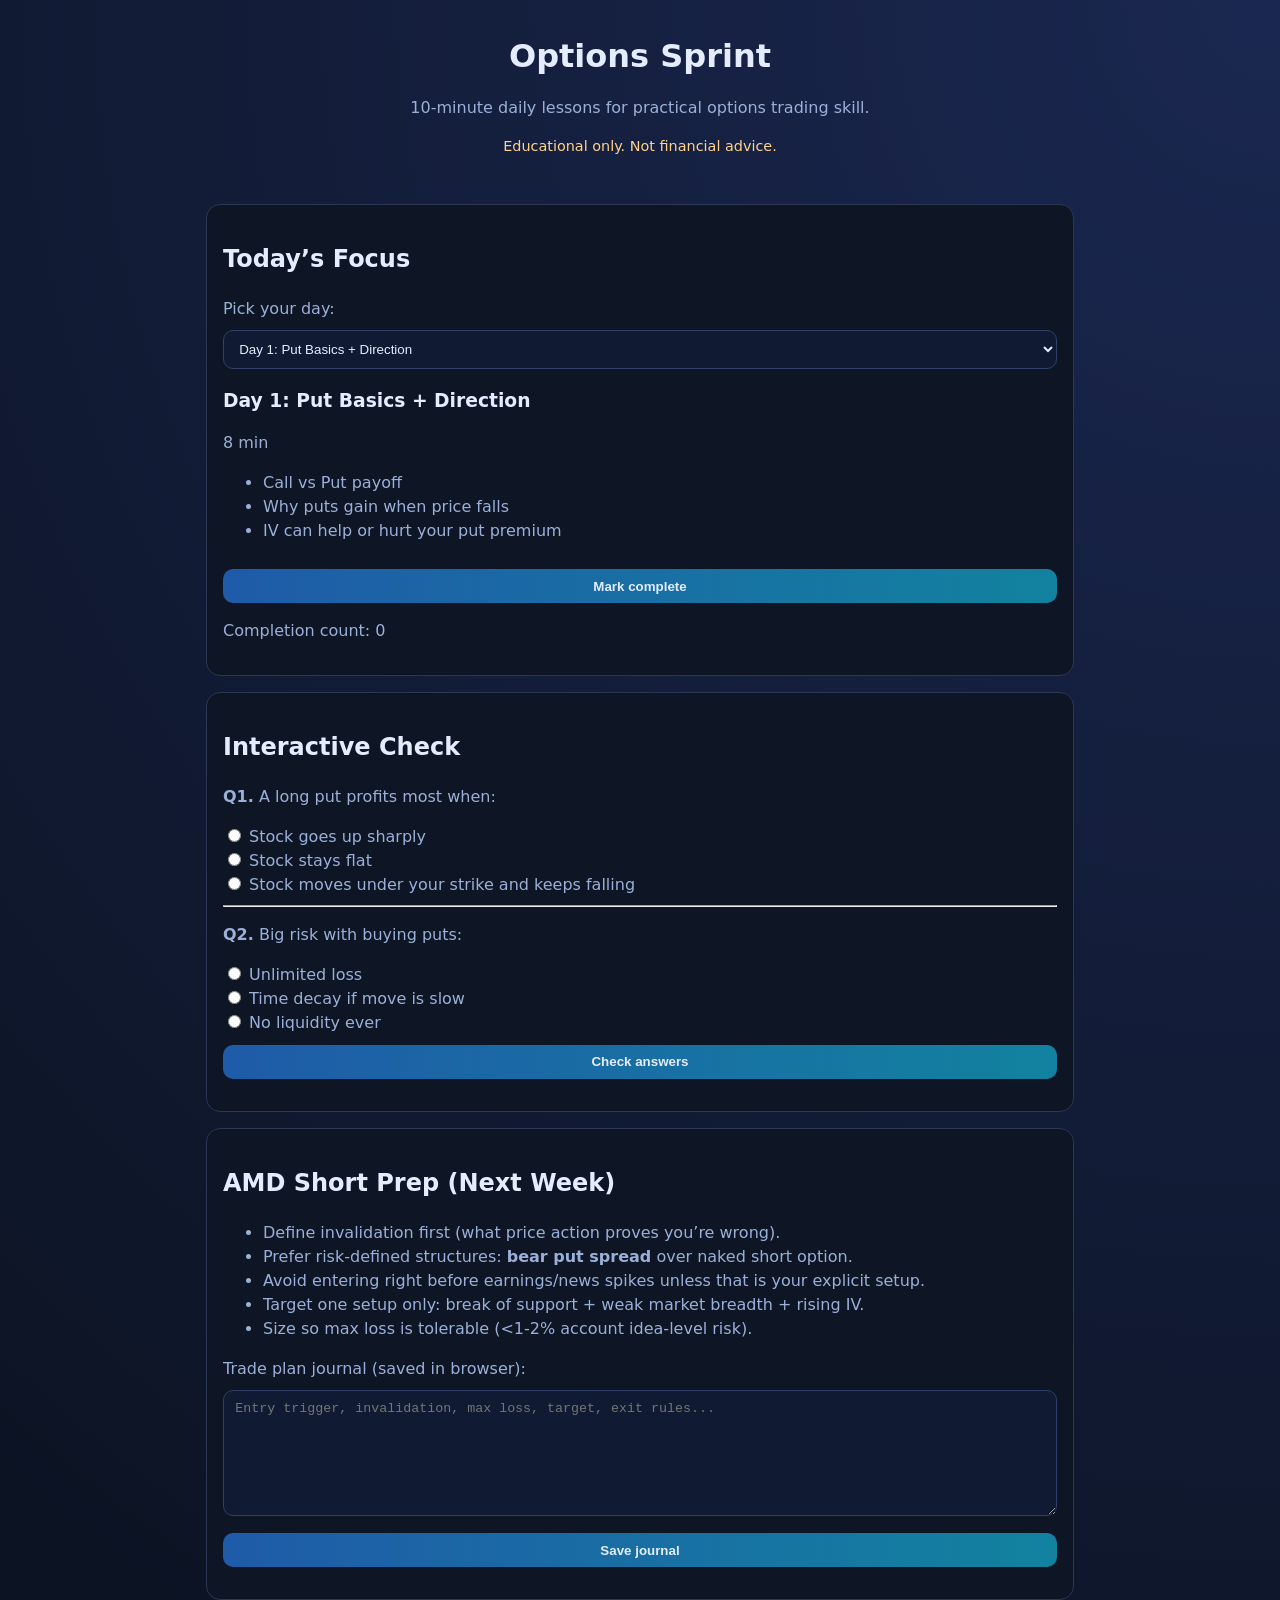
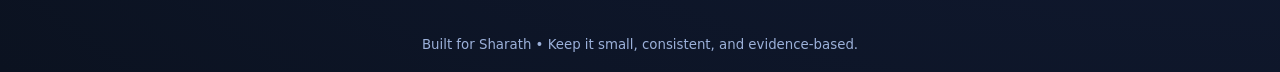
==== index.html @ b6117c30 "feat: launch interactive options learning github page" ====
<!doctype html>
<html lang="en">
<head>
  <meta charset="UTF-8" />
  <meta name="viewport" content="width=device-width, initial-scale=1.0" />
  <title>Zuko Labs • Options Sprint</title>
  <link rel="stylesheet" href="styles.css" />
</head>
<body>
  <header class="hero">
    <h1>Options Sprint</h1>
    <p>10-minute daily lessons for practical options trading skill.</p>
    <p class="disclaimer">Educational only. Not financial advice.</p>
  </header>

  <main>
    <section class="card">
      <h2>Today’s Focus</h2>
      <label for="daySelect">Pick your day:</label>
      <select id="daySelect"></select>
      <div id="lesson" class="lesson"></div>
      <button id="completeBtn">Mark complete</button>
      <p id="streakText"></p>
    </section>

    <section class="card">
      <h2>Interactive Check</h2>
      <div id="quiz"></div>
      <button id="checkQuiz">Check answers</button>
      <p id="quizResult"></p>
    </section>

    <section class="card">
      <h2>AMD Short Prep (Next Week)</h2>
      <ul>
        <li>Define invalidation first (what price action proves you’re wrong).</li>
        <li>Prefer risk-defined structures: <strong>bear put spread</strong> over naked short option.</li>
        <li>Avoid entering right before earnings/news spikes unless that is your explicit setup.</li>
        <li>Target one setup only: break of support + weak market breadth + rising IV.</li>
        <li>Size so max loss is tolerable (&lt;1-2% account idea-level risk).</li>
      </ul>
      <label for="journal">Trade plan journal (saved in browser):</label>
      <textarea id="journal" rows="7" placeholder="Entry trigger, invalidation, max loss, target, exit rules..."></textarea>
      <button id="saveJournal">Save journal</button>
      <p id="saveState"></p>
    </section>
  </main>

  <footer>
    <small>Built for Sharath • Keep it small, consistent, and evidence-based.</small>
  </footer>

  <script src="app.js"></script>
</body>
</html>
---- styles.css ----
:root {
  --bg: #0b1220;
  --card: #121a2b;
  --text: #e5ecff;
  --muted: #9bb0d9;
  --accent: #56d8ff;
  --ok: #5ee18a;
}
* { box-sizing: border-box; }
body {
  margin: 0;
  font-family: ui-sans-serif, system-ui, -apple-system, Segoe UI, Roboto, Helvetica, Arial, sans-serif;
  background: radial-gradient(circle at top right, #1a2750, var(--bg));
  color: var(--text);
  line-height: 1.5;
}
.hero { padding: 2rem 1rem 1rem; text-align: center; }
.hero h1 { margin: 0 0 .4rem; }
.disclaimer { color: #ffd28b; font-size: .9rem; }
main {
  max-width: 900px;
  margin: 0 auto;
  padding: 1rem;
  display: grid;
  gap: 1rem;
}
.card {
  background: color-mix(in oklab, var(--card), black 10%);
  border: 1px solid #2a3654;
  border-radius: 14px;
  padding: 1rem;
}
label, p, li, small { color: var(--muted); }
.lesson h3 { margin-bottom: .3rem; }
button, select, textarea {
  width: 100%;
  margin-top: .6rem;
  padding: .6rem .7rem;
  border-radius: 10px;
  border: 1px solid #304066;
  background: #101a33;
  color: var(--text);
}
button {
  cursor: pointer;
  background: linear-gradient(90deg, #1f5ba8, #12829f);
  border: none;
  font-weight: 600;
}
textarea { resize: vertical; min-height: 120px; }
.correct { color: var(--ok); }
.wrong { color: #ff9ea1; }
footer { text-align: center; padding: 1rem; color: var(--muted); }
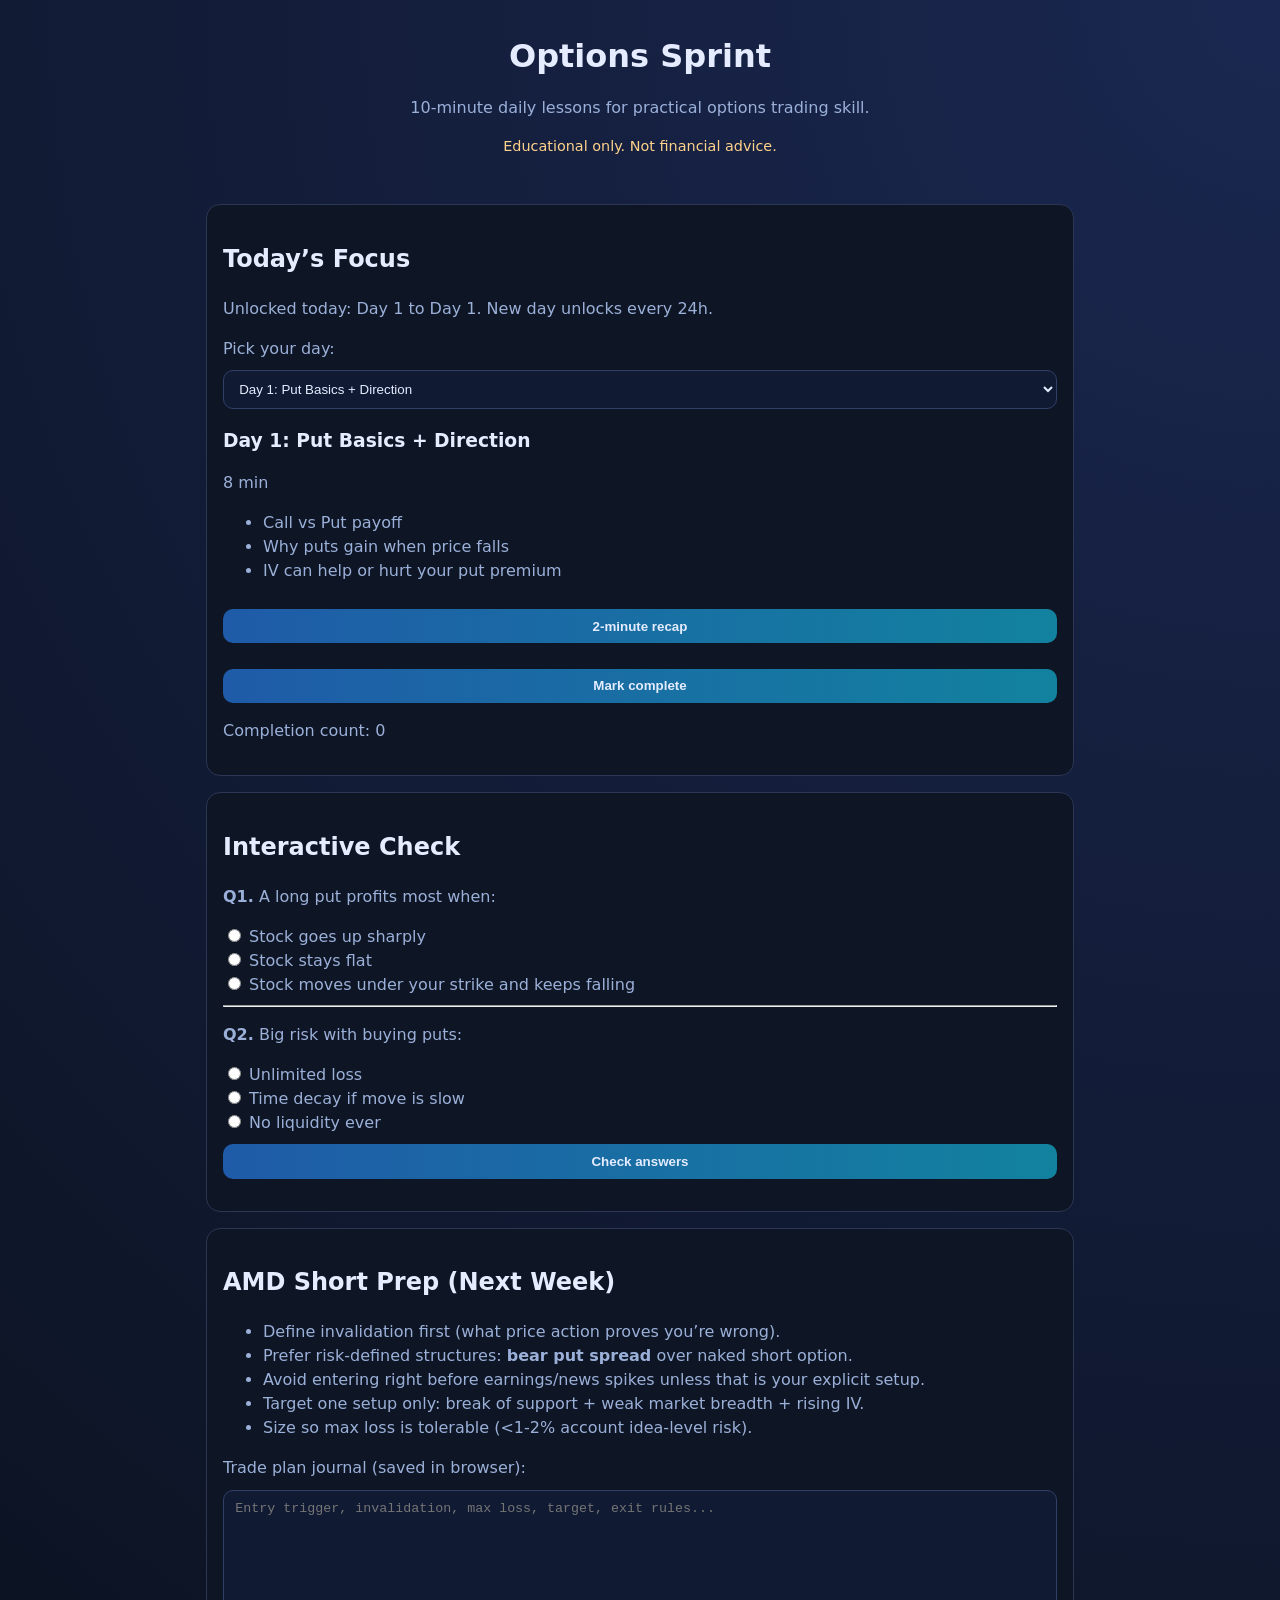
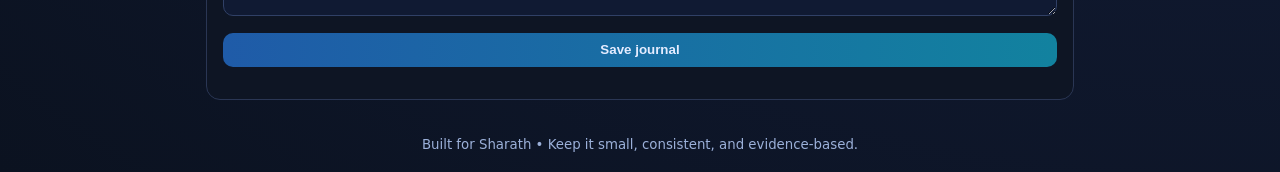
==== commit 93a38e91: "feat: add daily unlock flow and 2-minute recap mode" ====
--- a/index.html
+++ b/index.html
@@ -16,9 +16,12 @@
   <main>
     <section class="card">
       <h2>Today’s Focus</h2>
+      <p id="unlockInfo"></p>
       <label for="daySelect">Pick your day:</label>
       <select id="daySelect"></select>
       <div id="lesson" class="lesson"></div>
+      <button id="recapBtn">2-minute recap</button>
+      <p id="recapText"></p>
       <button id="completeBtn">Mark complete</button>
       <p id="streakText"></p>
     </section>
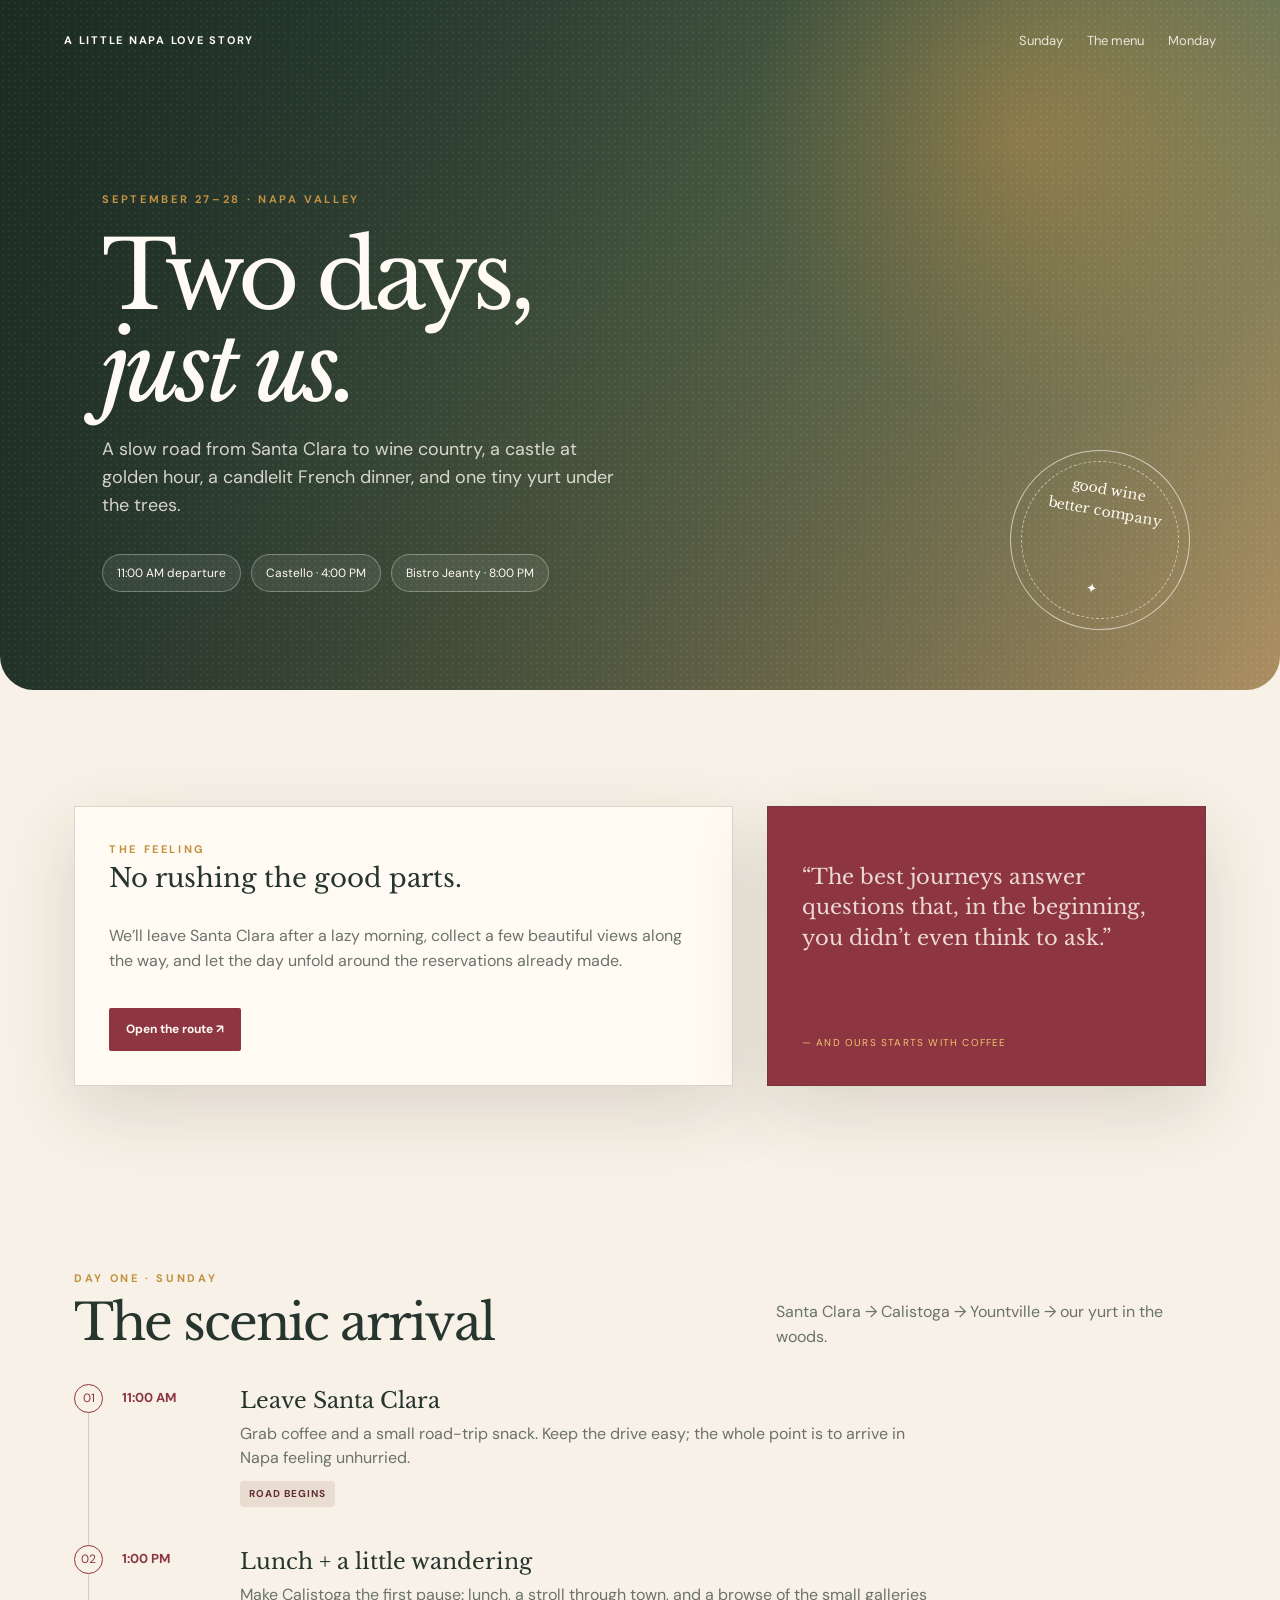
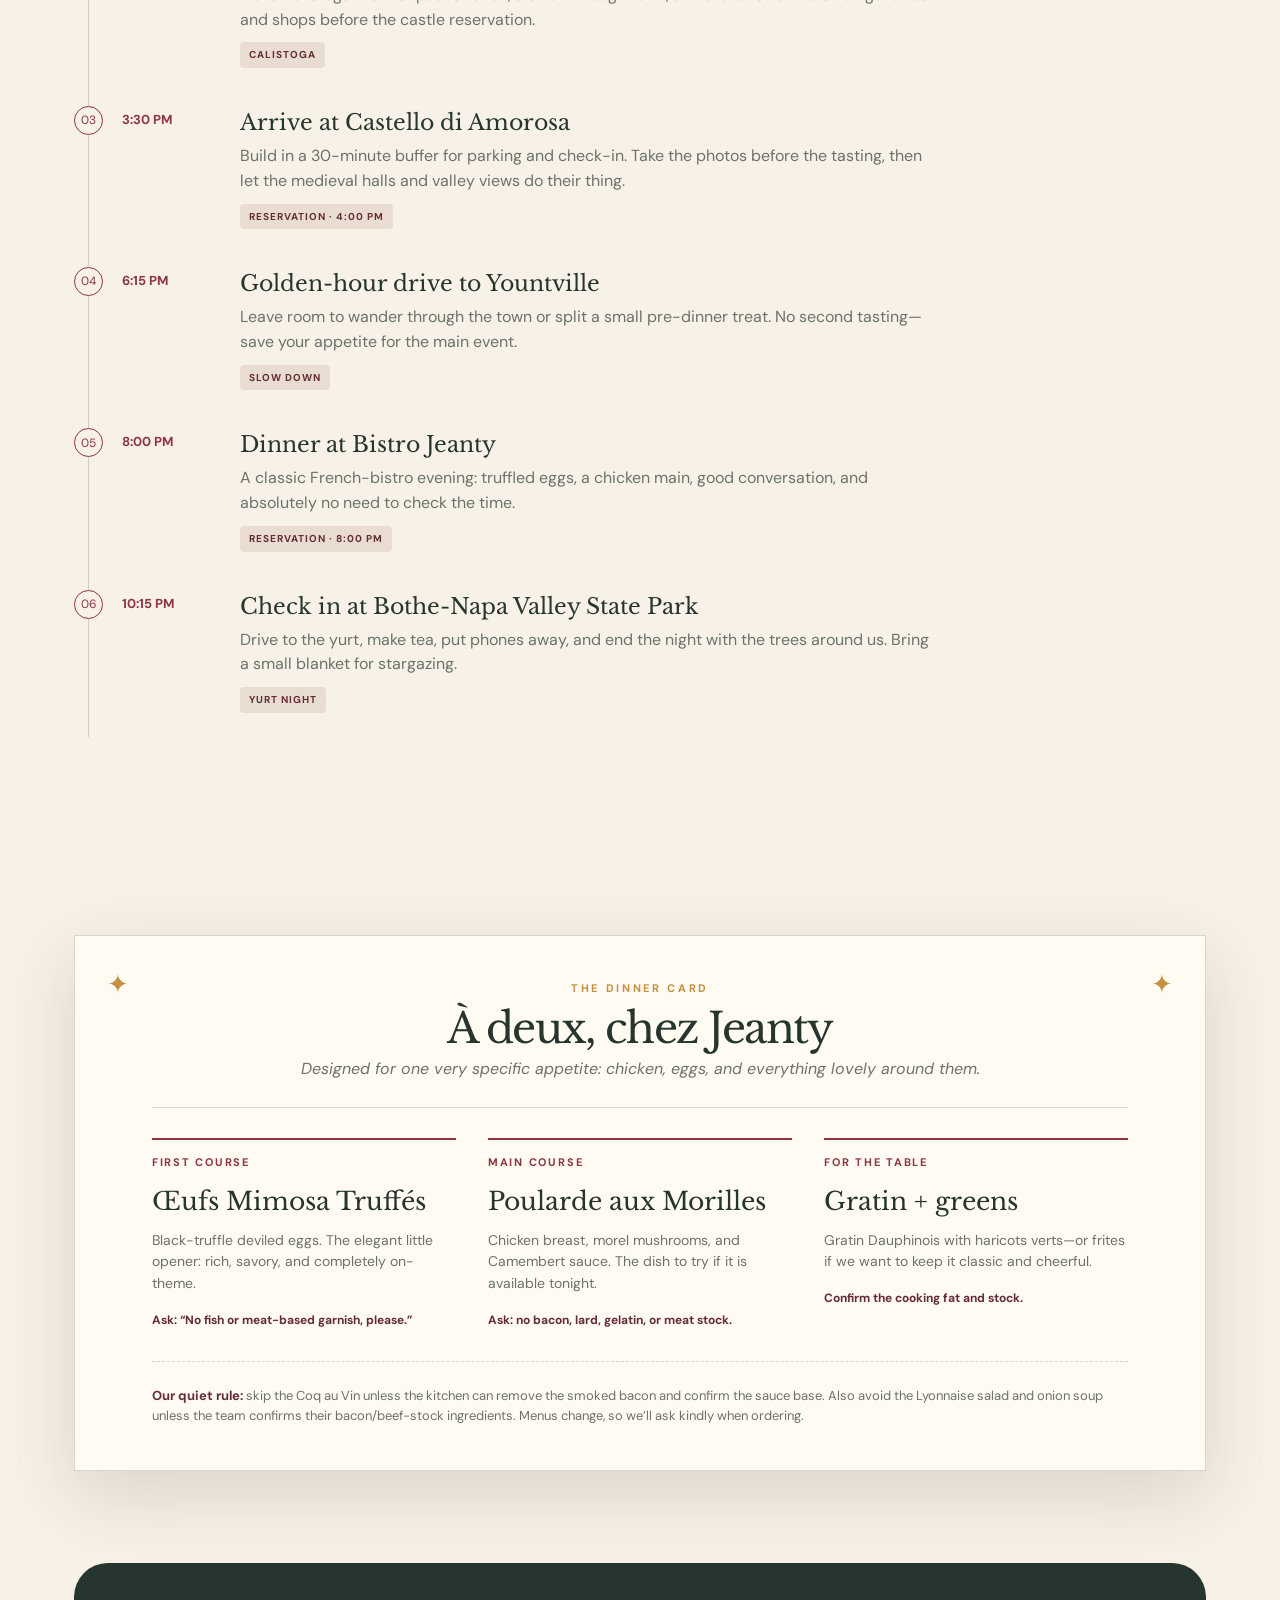
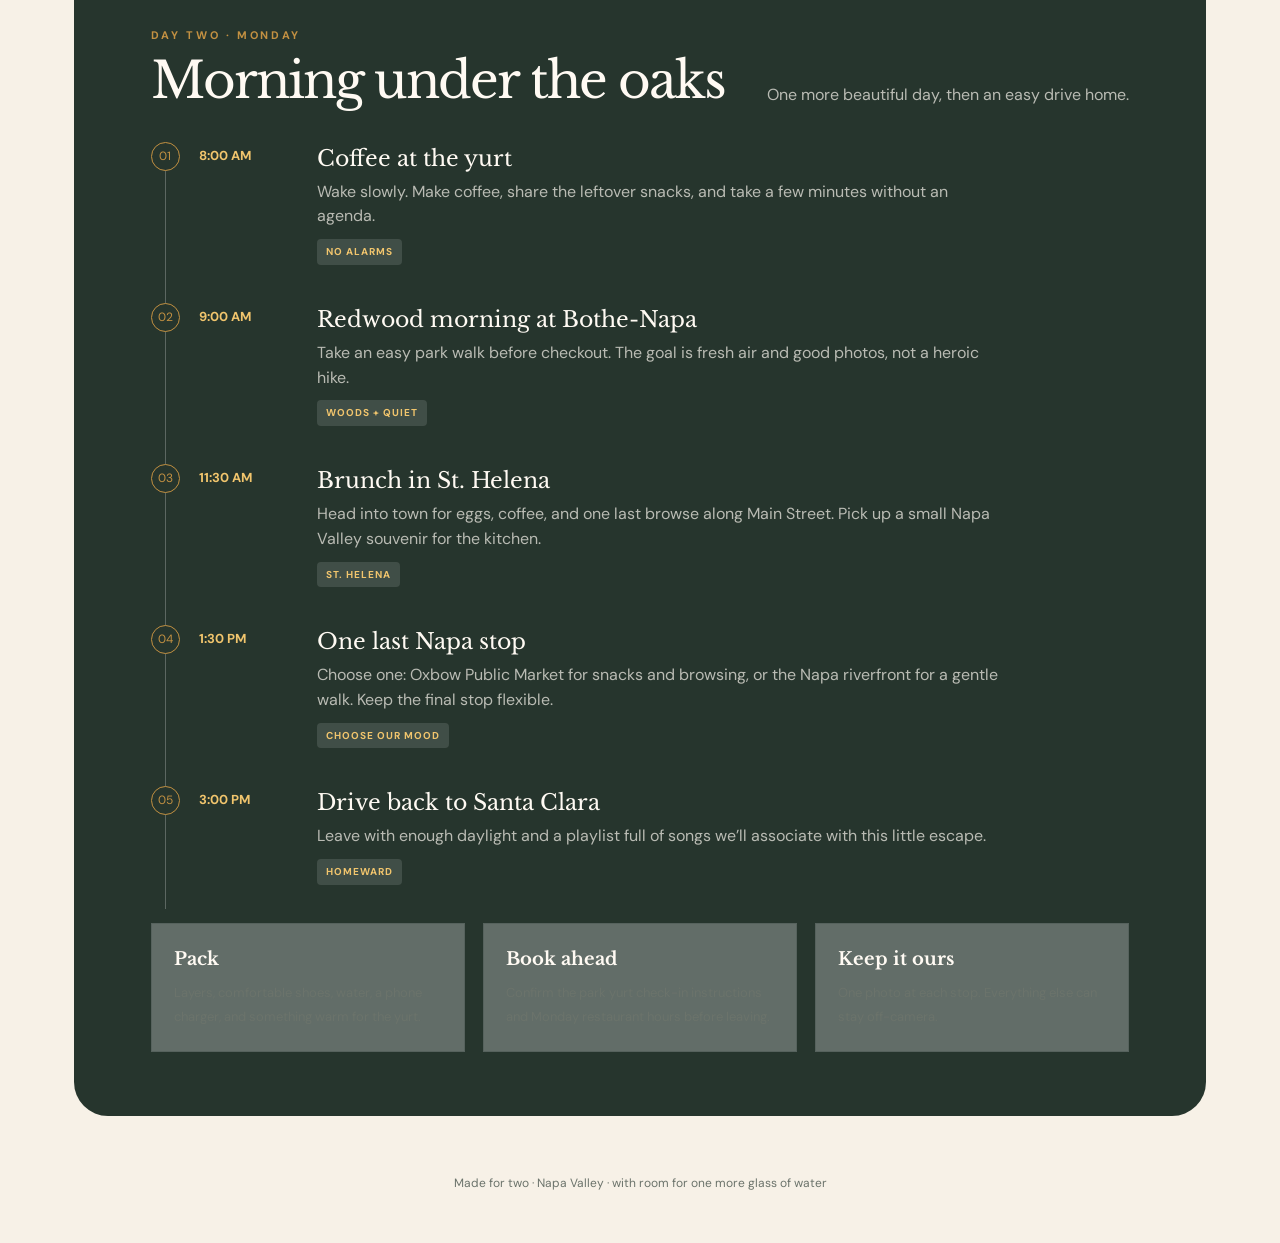
==== commit 45d0e0a9: "Replace homepage with Napa date-night itinerary" ====
--- a/index.html
+++ b/index.html
@@ -1,58 +1,186 @@
 <!doctype html>
 <html lang="en">
 <head>
-  <meta charset="UTF-8" />
-  <meta name="viewport" content="width=device-width, initial-scale=1.0" />
-  <title>Zuko Labs • Options Sprint</title>
-  <link rel="stylesheet" href="styles.css" />
+  <meta charset="utf-8" />
+  <meta name="viewport" content="width=device-width, initial-scale=1" />
+  <title>Two Days in Napa — A Date Night</title>
+  <meta name="description" content="A two-day Napa Valley date-night itinerary for Sharath and his favorite person." />
+  <link rel="preconnect" href="https://fonts.googleapis.com">
+  <link rel="preconnect" href="https://fonts.gstatic.com" crossorigin>
+  <link href="https://fonts.googleapis.com/css2?family=DM+Sans:wght@400;500;600;700&family=Libre+Baskerville:ital,wght@0,400;0,700;1,400&display=swap" rel="stylesheet">
+  <style>
+    :root {
+      --cream: #f7f1e7;
+      --paper: #fffaf2;
+      --ink: #26352d;
+      --muted: #6b736b;
+      --wine: #8d3541;
+      --wine-dark: #642c35;
+      --gold: #c39142;
+      --sage: #8da08a;
+      --line: rgba(38, 53, 45, .18);
+      --shadow: 0 24px 70px rgba(63, 44, 29, .15);
+    }
+    * { box-sizing: border-box; }
+    html { scroll-behavior: smooth; }
+    body {
+      margin: 0;
+      color: var(--ink);
+      background: var(--cream);
+      font-family: 'DM Sans', sans-serif;
+      line-height: 1.55;
+    }
+    a { color: inherit; }
+    .shell { max-width: 1180px; margin: 0 auto; padding: 24px; }
+    .hero {
+      min-height: 690px;
+      position: relative;
+      overflow: hidden;
+      color: #fffaf3;
+      border-radius: 0 0 34px 34px;
+      background:
+        linear-gradient(90deg, rgba(27,42,35,.9), rgba(27,42,35,.46) 58%, rgba(27,42,35,.15)),
+        radial-gradient(circle at 80% 20%, rgba(205,164,91,.8), transparent 24%),
+        linear-gradient(145deg, #233b32 0%, #6c7e59 45%, #c6a06c 100%);
+    }
+    .hero:after {
+      content: '';
+      position: absolute; inset: 0;
+      opacity: .16; pointer-events: none;
+      background-image: radial-gradient(#fff 1px, transparent 1px);
+      background-size: 6px 6px;
+      mix-blend-mode: soft-light;
+    }
+    nav { position: relative; z-index: 2; display:flex; justify-content:space-between; align-items:center; padding: 28px 5vw; }
+    .brand { letter-spacing: .16em; text-transform: uppercase; font-size: 11px; font-weight: 700; }
+    nav a { text-decoration:none; font-size: 13px; opacity:.85; margin-left: 24px; }
+    .hero-copy { position: relative; z-index: 2; max-width: 720px; padding: 110px 8vw 90px; }
+    .eyebrow { color: var(--gold); text-transform: uppercase; letter-spacing: .24em; font-size: 11px; font-weight:700; }
+    h1, h2, h3, .serif { font-family: 'Libre Baskerville', Georgia, serif; }
+    h1 { font-size: clamp(48px, 8vw, 94px); line-height: .98; font-weight: 400; letter-spacing: -.055em; margin: 22px 0; }
+    .hero-copy p { max-width: 530px; color: rgba(255,250,243,.8); font-size: 18px; }
+    .hero-meta { display:flex; flex-wrap:wrap; gap: 10px; margin-top: 34px; }
+    .pill { border: 1px solid rgba(255,255,255,.3); border-radius: 100px; padding: 9px 14px; font-size: 12px; background: rgba(255,255,255,.08); }
+    .ribbon { position:absolute; right: 7vw; bottom: 60px; z-index:2; width: 180px; height:180px; display:grid; place-items:center; text-align:center; border: 1px solid rgba(255,255,255,.6); border-radius:50%; transform:rotate(10deg); font-family:'Libre Baskerville',serif; font-size:14px; }
+    .ribbon:before { content:''; position:absolute; inset:10px; border: 1px dashed rgba(255,255,255,.55); border-radius:50%; }
+    section { padding: 92px 0; }
+    .section-head { display:flex; align-items:end; justify-content:space-between; gap: 24px; margin-bottom: 34px; }
+    h2 { font-size: clamp(30px, 4vw, 50px); line-height:1.1; font-weight:400; margin: 8px 0 0; letter-spacing:-.04em; }
+    .section-head p { max-width: 430px; color:var(--muted); margin:0; }
+    .intro { display:grid; grid-template-columns: 1.2fr .8fr; gap: 34px; align-items:stretch; }
+    .note { padding: 34px; border: 1px solid var(--line); background:var(--paper); box-shadow:var(--shadow); }
+    .note h3 { margin-top:0; font-size: 26px; font-weight:400; }
+    .note p { color:var(--muted); }
+    .quote { background:var(--wine); color:#fffaf3; display:flex; flex-direction:column; justify-content:space-between; min-height:260px; }
+    .quote p { color:rgba(255,250,243,.83); font-family:'Libre Baskerville',serif; font-size:21px; line-height:1.45; }
+    .quote small { color:#f1c56d; letter-spacing:.12em; text-transform:uppercase; font-size:10px; }
+    .timeline { position:relative; margin-top: 26px; }
+    .timeline:before { content:''; position:absolute; left:14px; top:14px; bottom:14px; width:1px; background:var(--line); }
+    .event { display:grid; grid-template-columns: 30px 100px 1fr; gap: 18px; padding: 0 0 38px; position:relative; }
+    .dot { width:29px; height:29px; border-radius:50%; background:var(--cream); border:1px solid var(--wine); display:grid; place-items:center; color:var(--wine); font-size:12px; z-index:1; }
+    .time { padding-top:4px; font-weight:700; font-size:13px; color:var(--wine); }
+    .event h3 { margin:0 0 4px; font-size:22px; font-weight:400; }
+    .event p { color:var(--muted); margin:0; max-width: 690px; }
+    .tag { display:inline-block; margin-top:10px; padding:5px 9px; border-radius:4px; background:#e8ddd0; color:var(--wine-dark); text-transform:uppercase; letter-spacing:.1em; font-size:10px; font-weight:700; }
+    .menu-card { background:var(--paper); border:1px solid var(--line); box-shadow:var(--shadow); padding: 44px clamp(24px, 6vw, 78px); position:relative; }
+    .menu-card:before, .menu-card:after { content:'✦'; position:absolute; color:var(--gold); font-size:26px; top:28px; }.menu-card:before{left:32px}.menu-card:after{right:32px}
+    .menu-title { text-align:center; border-bottom:1px solid var(--line); padding-bottom:25px; margin-bottom:30px; }
+    .menu-title h2 { font-size:42px; }
+    .menu-title p { color:var(--muted); font-style:italic; margin: 6px 0 0; }
+    .courses { display:grid; grid-template-columns:repeat(3,1fr); gap:32px; }
+    .course { border-top:2px solid var(--wine); padding-top:14px; }
+    .course .number { font-size:11px; letter-spacing:.16em; color:var(--wine); text-transform:uppercase; font-weight:700; }
+    .course h3 { font-size:25px; margin:12px 0 8px; font-weight:400; }
+    .course p { color:var(--muted); margin:0; font-size:14px; }
+    .course .ask { margin-top:16px; font-size:12px; color:var(--wine-dark); font-weight:700; }
+    .avoid { margin-top:32px; border-top:1px dashed var(--line); padding-top:24px; color:var(--muted); font-size:13px; }
+    .avoid strong { color:var(--wine-dark); }
+    .monday { background:var(--ink); color:#fffaf3; border-radius:34px; padding: 64px clamp(24px, 6vw, 80px); }
+    .monday .section-head p, .monday .event p { color:rgba(255,250,243,.68); }
+    .monday .timeline:before { background:rgba(255,255,255,.25); }
+    .monday .dot { background:var(--ink); border-color:var(--gold); color:var(--gold); }
+    .monday .time { color:#f1c56d; }
+    .monday .tag { background:rgba(255,255,255,.12); color:#f1c56d; }
+    .details { display:grid; grid-template-columns:repeat(3,1fr); gap:18px; }
+    .detail { padding:22px; border:1px solid var(--line); background:rgba(255,255,255,.28); }
+    .detail strong { display:block; font-family:'Libre Baskerville',serif; font-size:18px; margin-bottom:6px; }
+    .detail span { color:var(--muted); font-size:13px; }
+    footer { padding: 34px 24px 50px; text-align:center; color:var(--muted); font-size:12px; }
+    .button { display:inline-block; padding:12px 17px; background:var(--wine); color:#fffaf3; text-decoration:none; font-size:12px; font-weight:700; border-radius:2px; margin-top:18px; }
+    @media (max-width: 760px) {
+      .shell { padding: 0 16px; } .hero { min-height:650px; border-radius:0 0 22px 22px; } nav { padding:22px 20px; } nav a { display:none; }
+      .hero-copy { padding:90px 28px 60px; } .ribbon { right:24px; bottom:36px; width:120px; height:120px; font-size:11px; }
+      section { padding:64px 0; } .intro, .courses, .details { grid-template-columns:1fr; } .section-head { display:block; } .section-head p { margin-top:16px; }
+      .event { grid-template-columns:30px 68px 1fr; gap:10px; } .event h3 { font-size:19px; }
+      .menu-card { padding:38px 22px; } .menu-card:before {left:14px}.menu-card:after{right:14px}.menu-title h2 {font-size:32px}
+      .monday { border-radius:22px; padding:42px 22px; }
+    }
+  </style>
 </head>
 <body>
   <header class="hero">
-    <h1>Options Sprint</h1>
-    <p>10-minute daily lessons for practical options trading skill.</p>
-    <p class="disclaimer">Educational only. Not financial advice.</p>
+    <nav>
+      <div class="brand">A little Napa love story</div>
+      <div><a href="#sunday">Sunday</a><a href="#menu">The menu</a><a href="#monday">Monday</a></div>
+    </nav>
+    <div class="hero-copy">
+      <div class="eyebrow">September 27–28 · Napa Valley</div>
+      <h1>Two days,<br><em>just us.</em></h1>
+      <p>A slow road from Santa Clara to wine country, a castle at golden hour, a candlelit French dinner, and one tiny yurt under the trees.</p>
+      <div class="hero-meta"><span class="pill">11:00 AM departure</span><span class="pill">Castello · 4:00 PM</span><span class="pill">Bistro Jeanty · 8:00 PM</span></div>
+    </div>
+    <div class="ribbon">good wine<br>better company<br><span>✦</span></div>
   </header>
 
-  <main>
-    <section class="card">
-      <h2>Today’s Focus</h2>
-      <p id="unlockInfo"></p>
-      <label for="daySelect">Pick your day:</label>
-      <select id="daySelect"></select>
-      <div id="lesson" class="lesson"></div>
-      <button id="recapBtn">2-minute recap</button>
-      <p id="recapText"></p>
-      <button id="completeBtn">Mark complete</button>
-      <p id="streakText"></p>
+  <main class="shell">
+    <section>
+      <div class="intro">
+        <div class="note">
+          <div class="eyebrow">The feeling</div>
+          <h3>No rushing the good parts.</h3>
+          <p>We’ll leave Santa Clara after a lazy morning, collect a few beautiful views along the way, and let the day unfold around the reservations already made.</p>
+          <a class="button" href="https://www.google.com/maps/dir/Santa+Clara,+CA/Castello+di+Amorosa/Bistro+Jeanty/Bothe-Napa-Valley+State+Park" target="_blank" rel="noreferrer">Open the route ↗</a>
+        </div>
+        <div class="note quote"><p>“The best journeys answer questions that, in the beginning, you didn’t even think to ask.”</p><small>— and ours starts with coffee</small></div>
+      </div>
     </section>
 
-    <section class="card">
-      <h2>Interactive Check</h2>
-      <div id="quiz"></div>
-      <button id="checkQuiz">Check answers</button>
-      <p id="quizResult"></p>
+    <section id="sunday">
+      <div class="section-head"><div><div class="eyebrow">Day one · Sunday</div><h2>The scenic arrival</h2></div><p>Santa Clara → Calistoga → Yountville → our yurt in the woods.</p></div>
+      <div class="timeline">
+        <div class="event"><div class="dot">01</div><div class="time">11:00 AM</div><div><h3>Leave Santa Clara</h3><p>Grab coffee and a small road-trip snack. Keep the drive easy; the whole point is to arrive in Napa feeling unhurried.</p><span class="tag">road begins</span></div></div>
+        <div class="event"><div class="dot">02</div><div class="time">1:00 PM</div><div><h3>Lunch + a little wandering</h3><p>Make Calistoga the first pause: lunch, a stroll through town, and a browse of the small galleries and shops before the castle reservation.</p><span class="tag">calistoga</span></div></div>
+        <div class="event"><div class="dot">03</div><div class="time">3:30 PM</div><div><h3>Arrive at Castello di Amorosa</h3><p>Build in a 30-minute buffer for parking and check-in. Take the photos before the tasting, then let the medieval halls and valley views do their thing.</p><span class="tag">reservation · 4:00 PM</span></div></div>
+        <div class="event"><div class="dot">04</div><div class="time">6:15 PM</div><div><h3>Golden-hour drive to Yountville</h3><p>Leave room to wander through the town or split a small pre-dinner treat. No second tasting—save your appetite for the main event.</p><span class="tag">slow down</span></div></div>
+        <div class="event"><div class="dot">05</div><div class="time">8:00 PM</div><div><h3>Dinner at Bistro Jeanty</h3><p>A classic French-bistro evening: truffled eggs, a chicken main, good conversation, and absolutely no need to check the time.</p><span class="tag">reservation · 8:00 PM</span></div></div>
+        <div class="event"><div class="dot">06</div><div class="time">10:15 PM</div><div><h3>Check in at Bothe-Napa Valley State Park</h3><p>Drive to the yurt, make tea, put phones away, and end the night with the trees around us. Bring a small blanket for stargazing.</p><span class="tag">yurt night</span></div></div>
+      </div>
     </section>
 
-    <section class="card">
-      <h2>AMD Short Prep (Next Week)</h2>
-      <ul>
-        <li>Define invalidation first (what price action proves you’re wrong).</li>
-        <li>Prefer risk-defined structures: <strong>bear put spread</strong> over naked short option.</li>
-        <li>Avoid entering right before earnings/news spikes unless that is your explicit setup.</li>
-        <li>Target one setup only: break of support + weak market breadth + rising IV.</li>
-        <li>Size so max loss is tolerable (&lt;1-2% account idea-level risk).</li>
-      </ul>
-      <label for="journal">Trade plan journal (saved in browser):</label>
-      <textarea id="journal" rows="7" placeholder="Entry trigger, invalidation, max loss, target, exit rules..."></textarea>
-      <button id="saveJournal">Save journal</button>
-      <p id="saveState"></p>
+    <section id="menu">
+      <div class="menu-card">
+        <div class="menu-title"><div class="eyebrow">The dinner card</div><h2>À deux, chez Jeanty</h2><p>Designed for one very specific appetite: chicken, eggs, and everything lovely around them.</p></div>
+        <div class="courses">
+          <div class="course"><div class="number">First course</div><h3>Œufs Mimosa Truffés</h3><p>Black-truffle deviled eggs. The elegant little opener: rich, savory, and completely on-theme.</p><div class="ask">Ask: “No fish or meat-based garnish, please.”</div></div>
+          <div class="course"><div class="number">Main course</div><h3>Poularde aux Morilles</h3><p>Chicken breast, morel mushrooms, and Camembert sauce. The dish to try if it is available tonight.</p><div class="ask">Ask: no bacon, lard, gelatin, or meat stock.</div></div>
+          <div class="course"><div class="number">For the table</div><h3>Gratin + greens</h3><p>Gratin Dauphinois with haricots verts—or frites if we want to keep it classic and cheerful.</p><div class="ask">Confirm the cooking fat and stock.</div></div>
+        </div>
+        <div class="avoid"><strong>Our quiet rule:</strong> skip the Coq au Vin unless the kitchen can remove the smoked bacon and confirm the sauce base. Also avoid the Lyonnaise salad and onion soup unless the team confirms their bacon/beef-stock ingredients. Menus change, so we’ll ask kindly when ordering.</div>
+      </div>
+    </section>
+
+    <section id="monday" class="monday">
+      <div class="section-head"><div><div class="eyebrow">Day two · Monday</div><h2>Morning under the oaks</h2></div><p>One more beautiful day, then an easy drive home.</p></div>
+      <div class="timeline">
+        <div class="event"><div class="dot">01</div><div class="time">8:00 AM</div><div><h3>Coffee at the yurt</h3><p>Wake slowly. Make coffee, share the leftover snacks, and take a few minutes without an agenda.</p><span class="tag">no alarms</span></div></div>
+        <div class="event"><div class="dot">02</div><div class="time">9:00 AM</div><div><h3>Redwood morning at Bothe-Napa</h3><p>Take an easy park walk before checkout. The goal is fresh air and good photos, not a heroic hike.</p><span class="tag">woods + quiet</span></div></div>
+        <div class="event"><div class="dot">03</div><div class="time">11:30 AM</div><div><h3>Brunch in St. Helena</h3><p>Head into town for eggs, coffee, and one last browse along Main Street. Pick up a small Napa Valley souvenir for the kitchen.</p><span class="tag">st. helena</span></div></div>
+        <div class="event"><div class="dot">04</div><div class="time">1:30 PM</div><div><h3>One last Napa stop</h3><p>Choose one: Oxbow Public Market for snacks and browsing, or the Napa riverfront for a gentle walk. Keep the final stop flexible.</p><span class="tag">choose our mood</span></div></div>
+        <div class="event"><div class="dot">05</div><div class="time">3:00 PM</div><div><h3>Drive back to Santa Clara</h3><p>Leave with enough daylight and a playlist full of songs we’ll associate with this little escape.</p><span class="tag">homeward</span></div></div>
+      </div>
+      <div class="details"><div class="detail"><strong>Pack</strong><span>Layers, comfortable shoes, water, a phone charger, and something warm for the yurt.</span></div><div class="detail"><strong>Book ahead</strong><span>Confirm the park yurt check-in instructions and Monday restaurant hours before leaving.</span></div><div class="detail"><strong>Keep it ours</strong><span>One photo at each stop. Everything else can stay off-camera.</span></div></div>
     </section>
   </main>
-
-  <footer>
-    <small>Built for Sharath • Keep it small, consistent, and evidence-based.</small>
-  </footer>
-
-  <script src="app.js"></script>
+  <footer>Made for two · Napa Valley · with room for one more glass of water</footer>
 </body>
 </html>
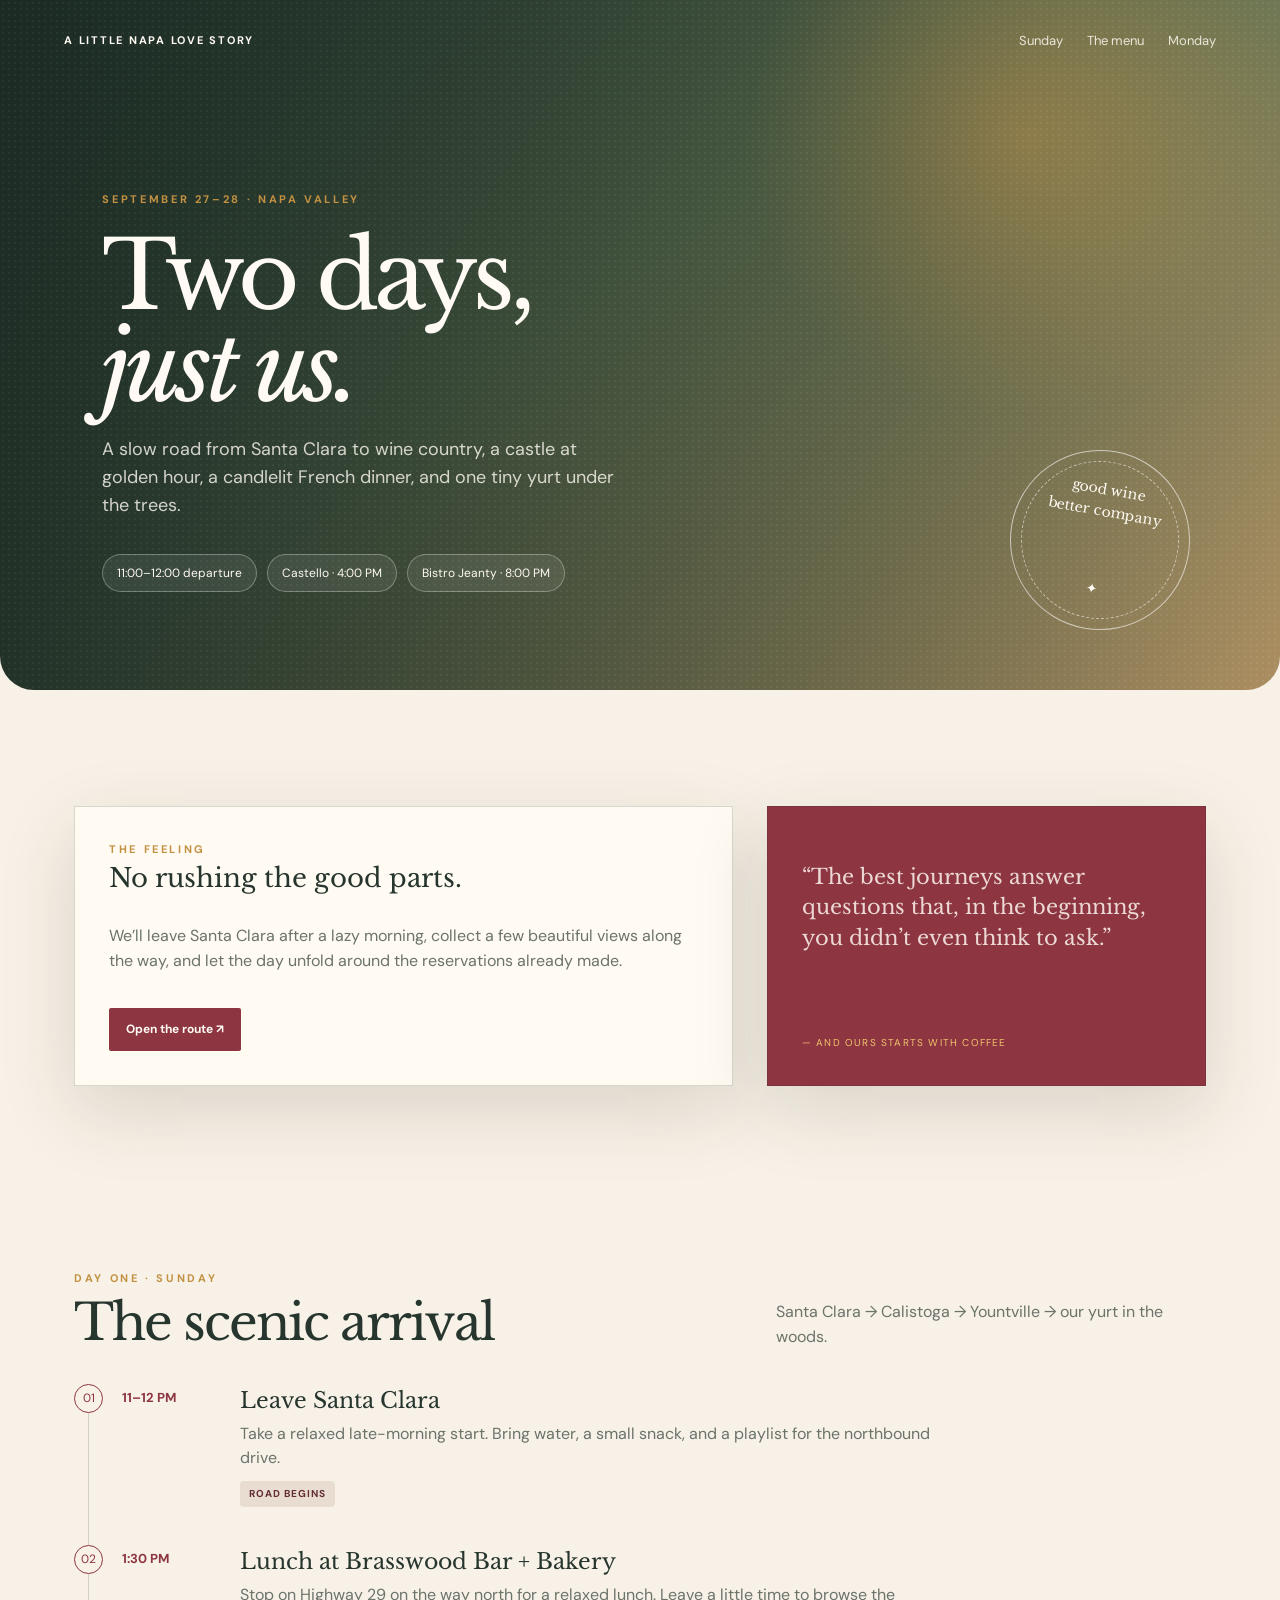
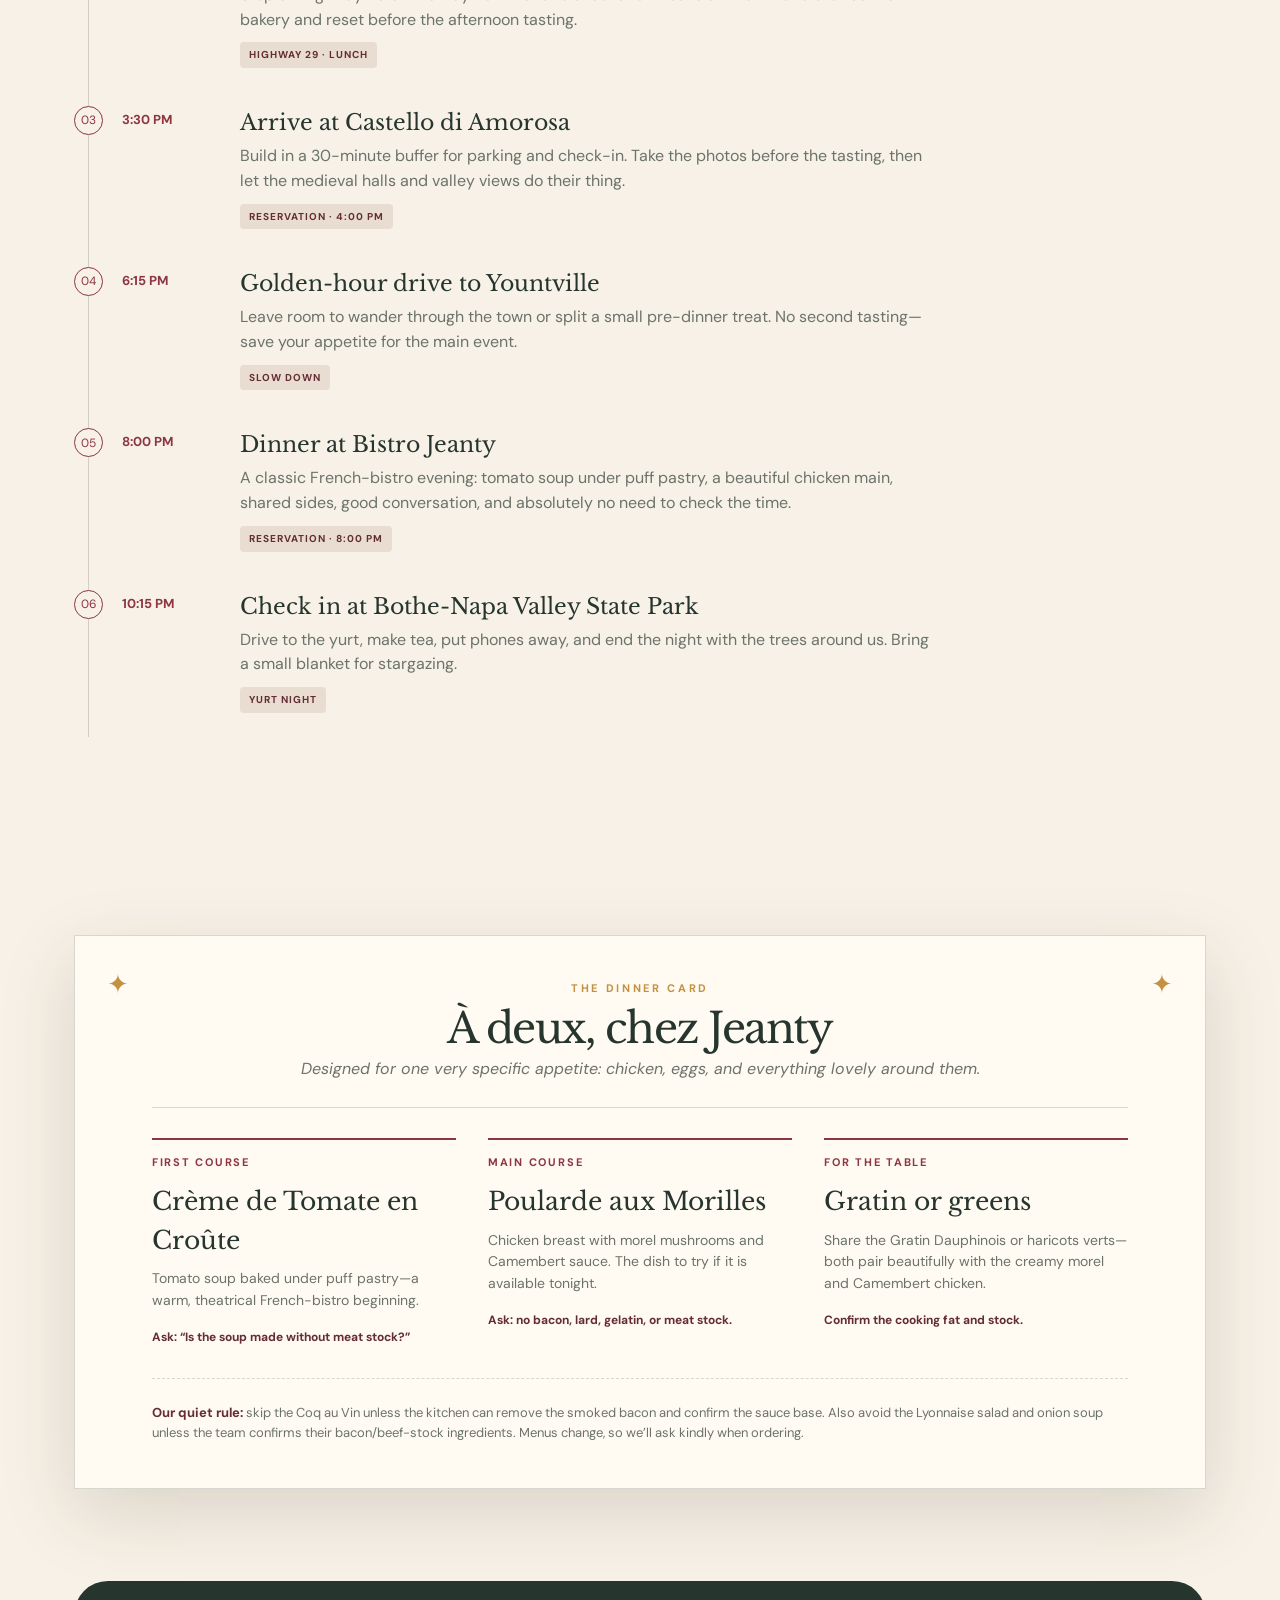
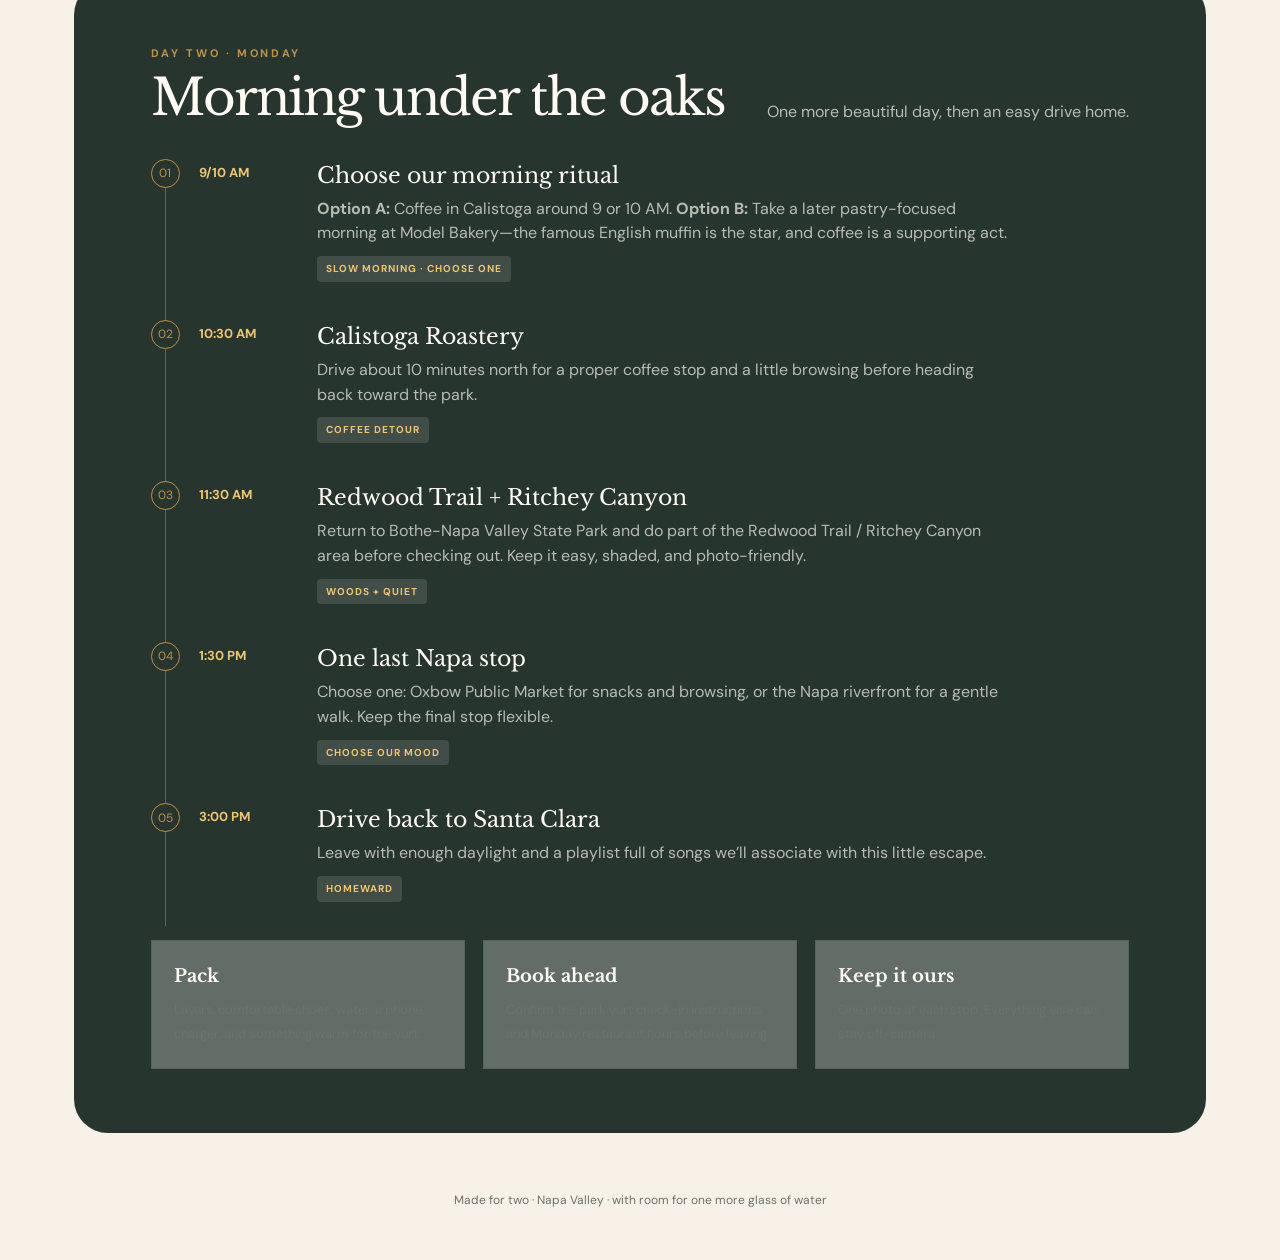
==== commit 61ecf705: "Update Napa date-night itinerary and menu" ====
--- a/index.html
+++ b/index.html
@@ -127,7 +127,7 @@
       <div class="eyebrow">September 27–28 · Napa Valley</div>
       <h1>Two days,<br><em>just us.</em></h1>
       <p>A slow road from Santa Clara to wine country, a castle at golden hour, a candlelit French dinner, and one tiny yurt under the trees.</p>
-      <div class="hero-meta"><span class="pill">11:00 AM departure</span><span class="pill">Castello · 4:00 PM</span><span class="pill">Bistro Jeanty · 8:00 PM</span></div>
+      <div class="hero-meta"><span class="pill">11:00–12:00 departure</span><span class="pill">Castello · 4:00 PM</span><span class="pill">Bistro Jeanty · 8:00 PM</span></div>
     </div>
     <div class="ribbon">good wine<br>better company<br><span>✦</span></div>
   </header>
@@ -148,11 +148,11 @@
     <section id="sunday">
       <div class="section-head"><div><div class="eyebrow">Day one · Sunday</div><h2>The scenic arrival</h2></div><p>Santa Clara → Calistoga → Yountville → our yurt in the woods.</p></div>
       <div class="timeline">
-        <div class="event"><div class="dot">01</div><div class="time">11:00 AM</div><div><h3>Leave Santa Clara</h3><p>Grab coffee and a small road-trip snack. Keep the drive easy; the whole point is to arrive in Napa feeling unhurried.</p><span class="tag">road begins</span></div></div>
-        <div class="event"><div class="dot">02</div><div class="time">1:00 PM</div><div><h3>Lunch + a little wandering</h3><p>Make Calistoga the first pause: lunch, a stroll through town, and a browse of the small galleries and shops before the castle reservation.</p><span class="tag">calistoga</span></div></div>
+        <div class="event"><div class="dot">01</div><div class="time">11–12 PM</div><div><h3>Leave Santa Clara</h3><p>Take a relaxed late-morning start. Bring water, a small snack, and a playlist for the northbound drive.</p><span class="tag">road begins</span></div></div>
+        <div class="event"><div class="dot">02</div><div class="time">1:30 PM</div><div><h3>Lunch at Brasswood Bar + Bakery</h3><p>Stop on Highway 29 on the way north for a relaxed lunch. Leave a little time to browse the bakery and reset before the afternoon tasting.</p><span class="tag">highway 29 · lunch</span></div></div>
         <div class="event"><div class="dot">03</div><div class="time">3:30 PM</div><div><h3>Arrive at Castello di Amorosa</h3><p>Build in a 30-minute buffer for parking and check-in. Take the photos before the tasting, then let the medieval halls and valley views do their thing.</p><span class="tag">reservation · 4:00 PM</span></div></div>
         <div class="event"><div class="dot">04</div><div class="time">6:15 PM</div><div><h3>Golden-hour drive to Yountville</h3><p>Leave room to wander through the town or split a small pre-dinner treat. No second tasting—save your appetite for the main event.</p><span class="tag">slow down</span></div></div>
-        <div class="event"><div class="dot">05</div><div class="time">8:00 PM</div><div><h3>Dinner at Bistro Jeanty</h3><p>A classic French-bistro evening: truffled eggs, a chicken main, good conversation, and absolutely no need to check the time.</p><span class="tag">reservation · 8:00 PM</span></div></div>
+        <div class="event"><div class="dot">05</div><div class="time">8:00 PM</div><div><h3>Dinner at Bistro Jeanty</h3><p>A classic French-bistro evening: tomato soup under puff pastry, a beautiful chicken main, shared sides, good conversation, and absolutely no need to check the time.</p><span class="tag">reservation · 8:00 PM</span></div></div>
         <div class="event"><div class="dot">06</div><div class="time">10:15 PM</div><div><h3>Check in at Bothe-Napa Valley State Park</h3><p>Drive to the yurt, make tea, put phones away, and end the night with the trees around us. Bring a small blanket for stargazing.</p><span class="tag">yurt night</span></div></div>
       </div>
     </section>
@@ -161,9 +161,9 @@
       <div class="menu-card">
         <div class="menu-title"><div class="eyebrow">The dinner card</div><h2>À deux, chez Jeanty</h2><p>Designed for one very specific appetite: chicken, eggs, and everything lovely around them.</p></div>
         <div class="courses">
-          <div class="course"><div class="number">First course</div><h3>Œufs Mimosa Truffés</h3><p>Black-truffle deviled eggs. The elegant little opener: rich, savory, and completely on-theme.</p><div class="ask">Ask: “No fish or meat-based garnish, please.”</div></div>
-          <div class="course"><div class="number">Main course</div><h3>Poularde aux Morilles</h3><p>Chicken breast, morel mushrooms, and Camembert sauce. The dish to try if it is available tonight.</p><div class="ask">Ask: no bacon, lard, gelatin, or meat stock.</div></div>
-          <div class="course"><div class="number">For the table</div><h3>Gratin + greens</h3><p>Gratin Dauphinois with haricots verts—or frites if we want to keep it classic and cheerful.</p><div class="ask">Confirm the cooking fat and stock.</div></div>
+          <div class="course"><div class="number">First course</div><h3>Crème de Tomate en Croûte</h3><p>Tomato soup baked under puff pastry—a warm, theatrical French-bistro beginning.</p><div class="ask">Ask: “Is the soup made without meat stock?”</div></div>
+          <div class="course"><div class="number">Main course</div><h3>Poularde aux Morilles</h3><p>Chicken breast with morel mushrooms and Camembert sauce. The dish to try if it is available tonight.</p><div class="ask">Ask: no bacon, lard, gelatin, or meat stock.</div></div>
+          <div class="course"><div class="number">For the table</div><h3>Gratin or greens</h3><p>Share the Gratin Dauphinois or haricots verts—both pair beautifully with the creamy morel and Camembert chicken.</p><div class="ask">Confirm the cooking fat and stock.</div></div>
         </div>
         <div class="avoid"><strong>Our quiet rule:</strong> skip the Coq au Vin unless the kitchen can remove the smoked bacon and confirm the sauce base. Also avoid the Lyonnaise salad and onion soup unless the team confirms their bacon/beef-stock ingredients. Menus change, so we’ll ask kindly when ordering.</div>
       </div>
@@ -172,9 +172,9 @@
     <section id="monday" class="monday">
       <div class="section-head"><div><div class="eyebrow">Day two · Monday</div><h2>Morning under the oaks</h2></div><p>One more beautiful day, then an easy drive home.</p></div>
       <div class="timeline">
-        <div class="event"><div class="dot">01</div><div class="time">8:00 AM</div><div><h3>Coffee at the yurt</h3><p>Wake slowly. Make coffee, share the leftover snacks, and take a few minutes without an agenda.</p><span class="tag">no alarms</span></div></div>
-        <div class="event"><div class="dot">02</div><div class="time">9:00 AM</div><div><h3>Redwood morning at Bothe-Napa</h3><p>Take an easy park walk before checkout. The goal is fresh air and good photos, not a heroic hike.</p><span class="tag">woods + quiet</span></div></div>
-        <div class="event"><div class="dot">03</div><div class="time">11:30 AM</div><div><h3>Brunch in St. Helena</h3><p>Head into town for eggs, coffee, and one last browse along Main Street. Pick up a small Napa Valley souvenir for the kitchen.</p><span class="tag">st. helena</span></div></div>
+        <div class="event"><div class="dot">01</div><div class="time">9/10 AM</div><div><h3>Choose our morning ritual</h3><p><strong>Option A:</strong> Coffee in Calistoga around 9 or 10 AM. <strong>Option B:</strong> Take a later pastry-focused morning at Model Bakery—the famous English muffin is the star, and coffee is a supporting act.</p><span class="tag">slow morning · choose one</span></div></div>
+        <div class="event"><div class="dot">02</div><div class="time">10:30 AM</div><div><h3>Calistoga Roastery</h3><p>Drive about 10 minutes north for a proper coffee stop and a little browsing before heading back toward the park.</p><span class="tag">coffee detour</span></div></div>
+        <div class="event"><div class="dot">03</div><div class="time">11:30 AM</div><div><h3>Redwood Trail + Ritchey Canyon</h3><p>Return to Bothe-Napa Valley State Park and do part of the Redwood Trail / Ritchey Canyon area before checking out. Keep it easy, shaded, and photo-friendly.</p><span class="tag">woods + quiet</span></div></div>
         <div class="event"><div class="dot">04</div><div class="time">1:30 PM</div><div><h3>One last Napa stop</h3><p>Choose one: Oxbow Public Market for snacks and browsing, or the Napa riverfront for a gentle walk. Keep the final stop flexible.</p><span class="tag">choose our mood</span></div></div>
         <div class="event"><div class="dot">05</div><div class="time">3:00 PM</div><div><h3>Drive back to Santa Clara</h3><p>Leave with enough daylight and a playlist full of songs we’ll associate with this little escape.</p><span class="tag">homeward</span></div></div>
       </div>
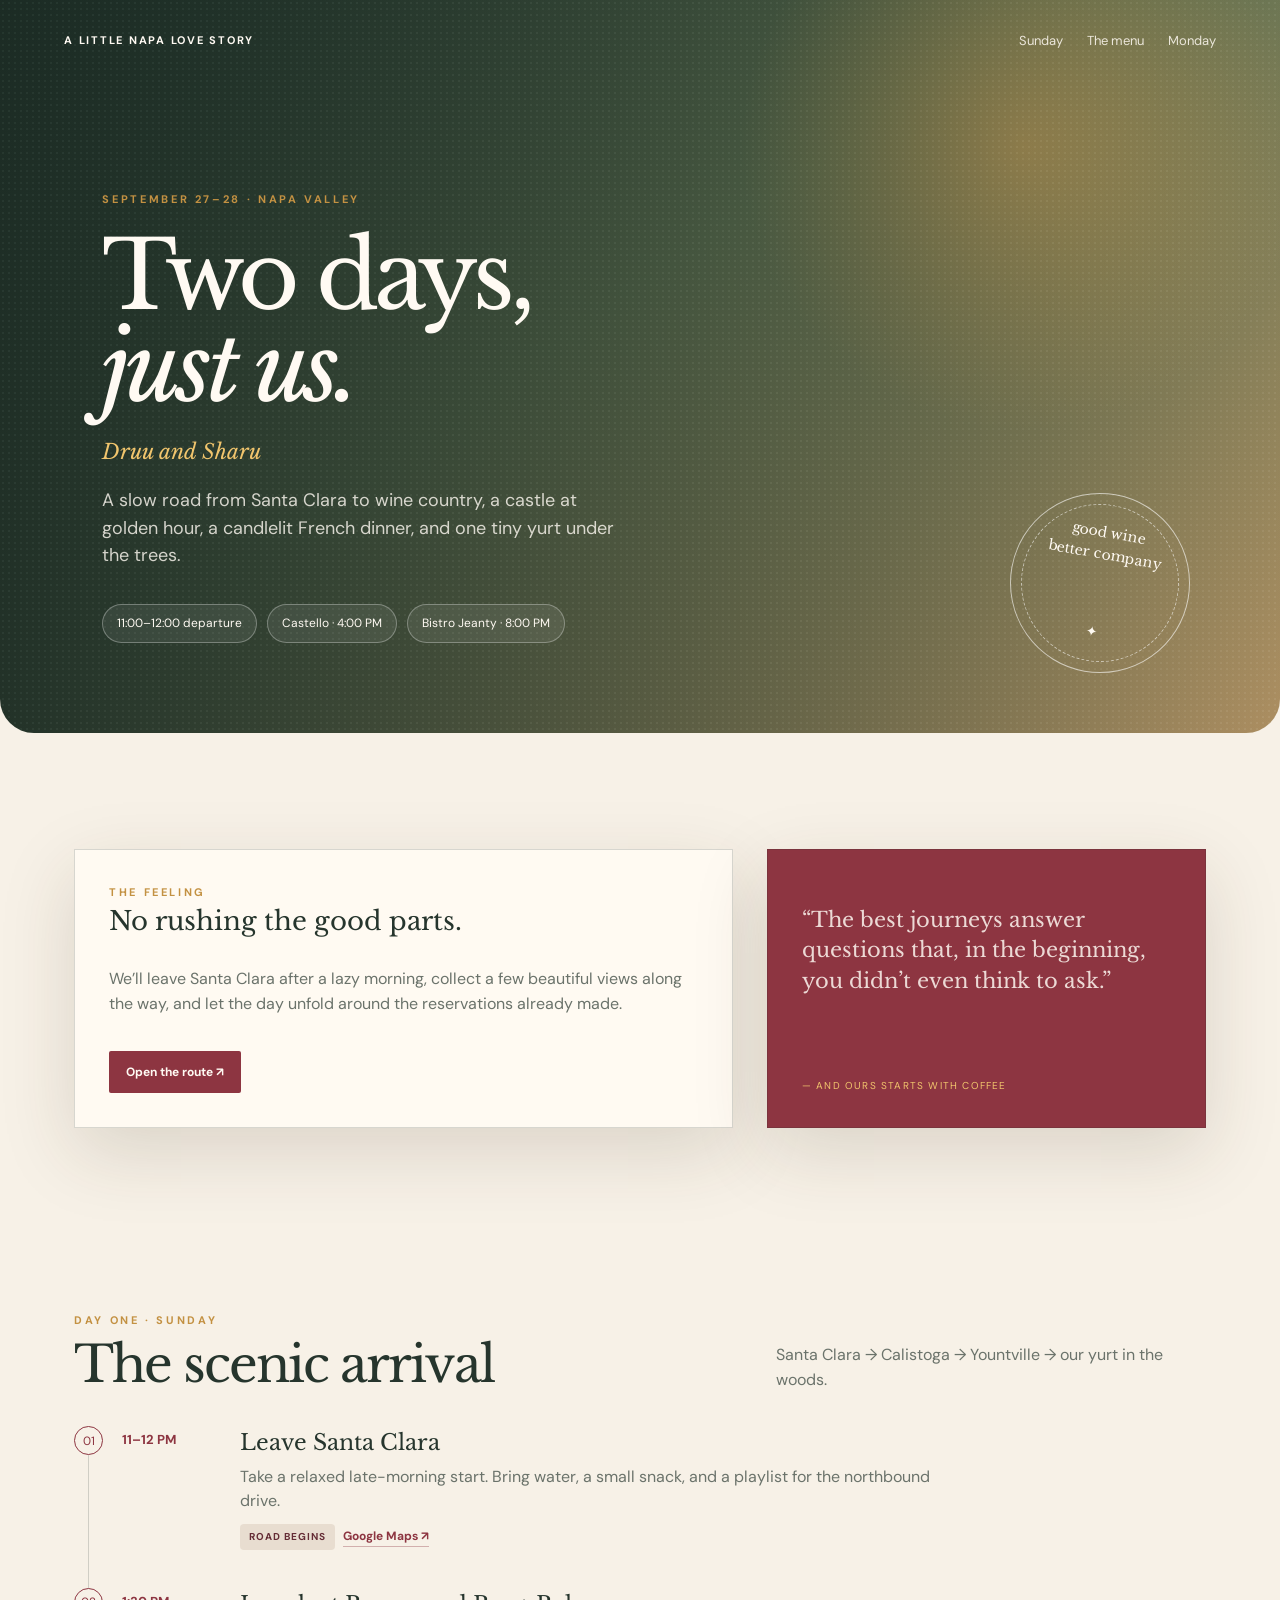
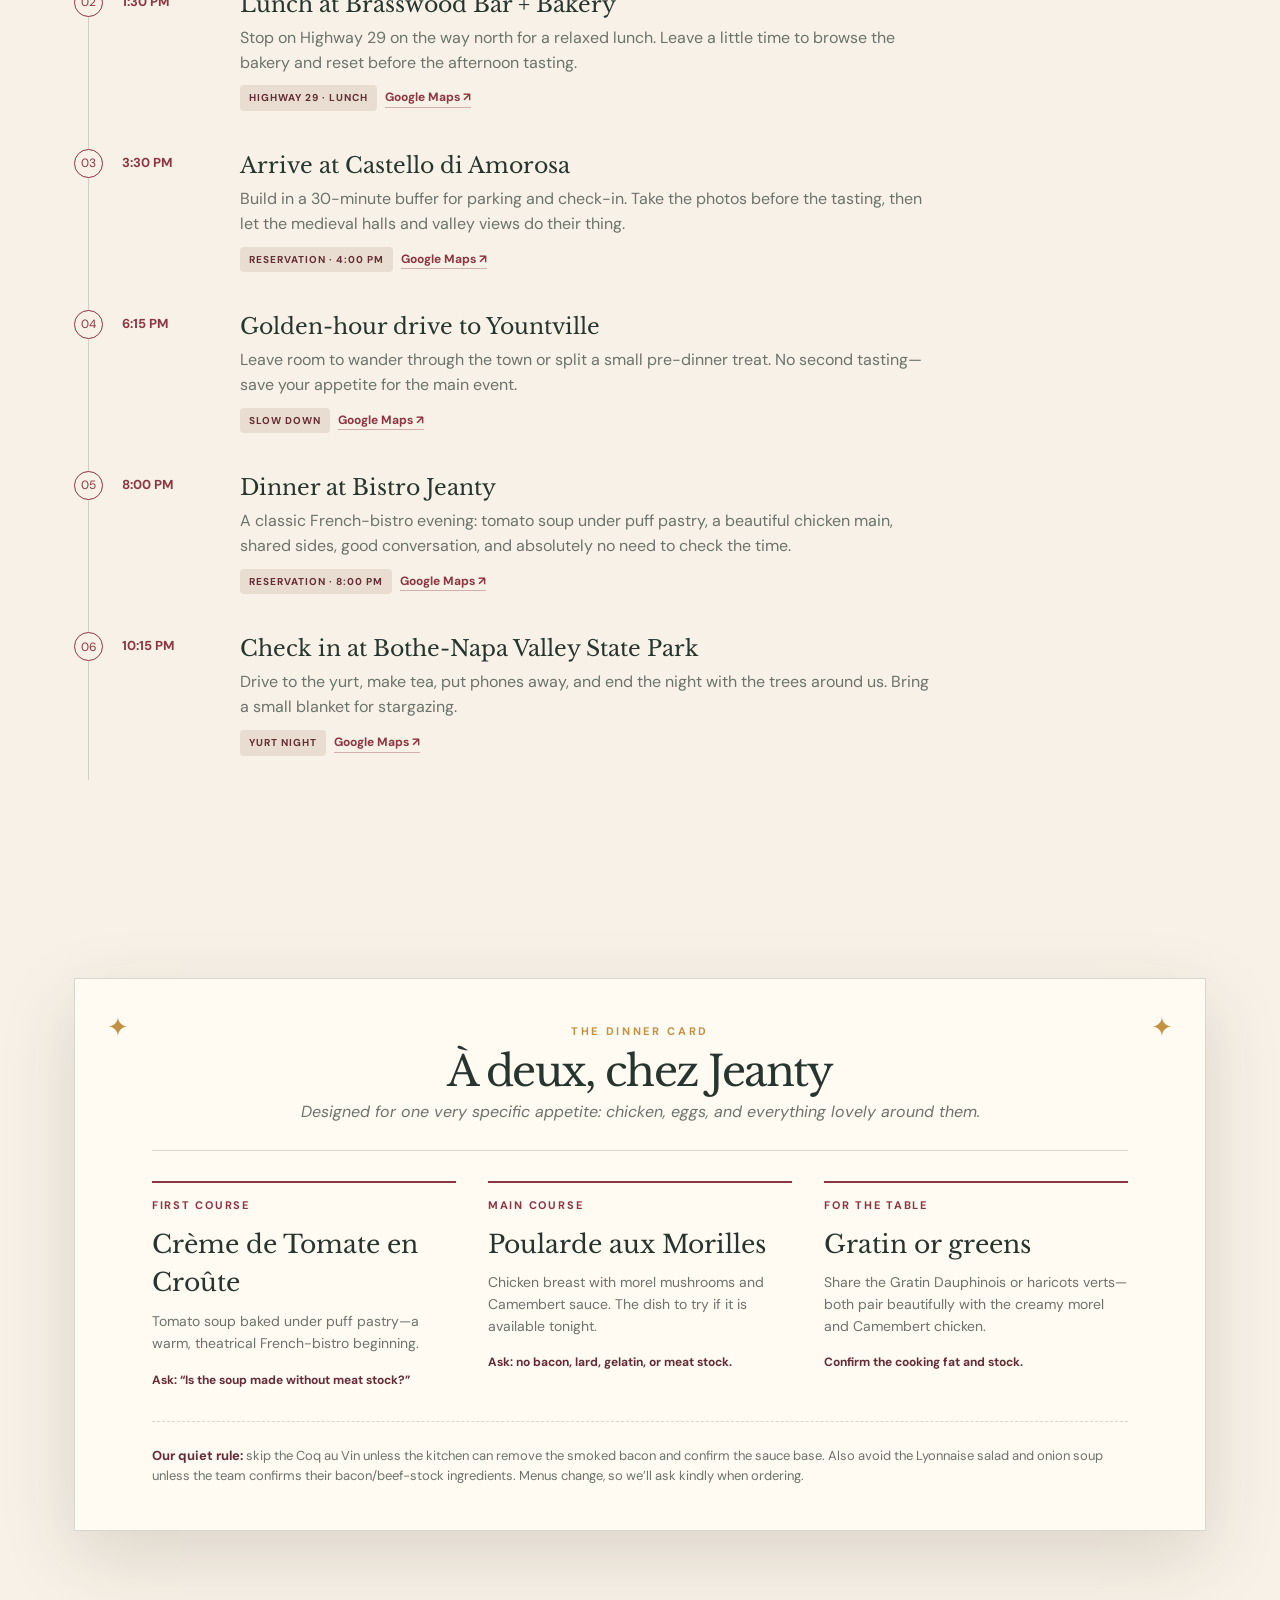
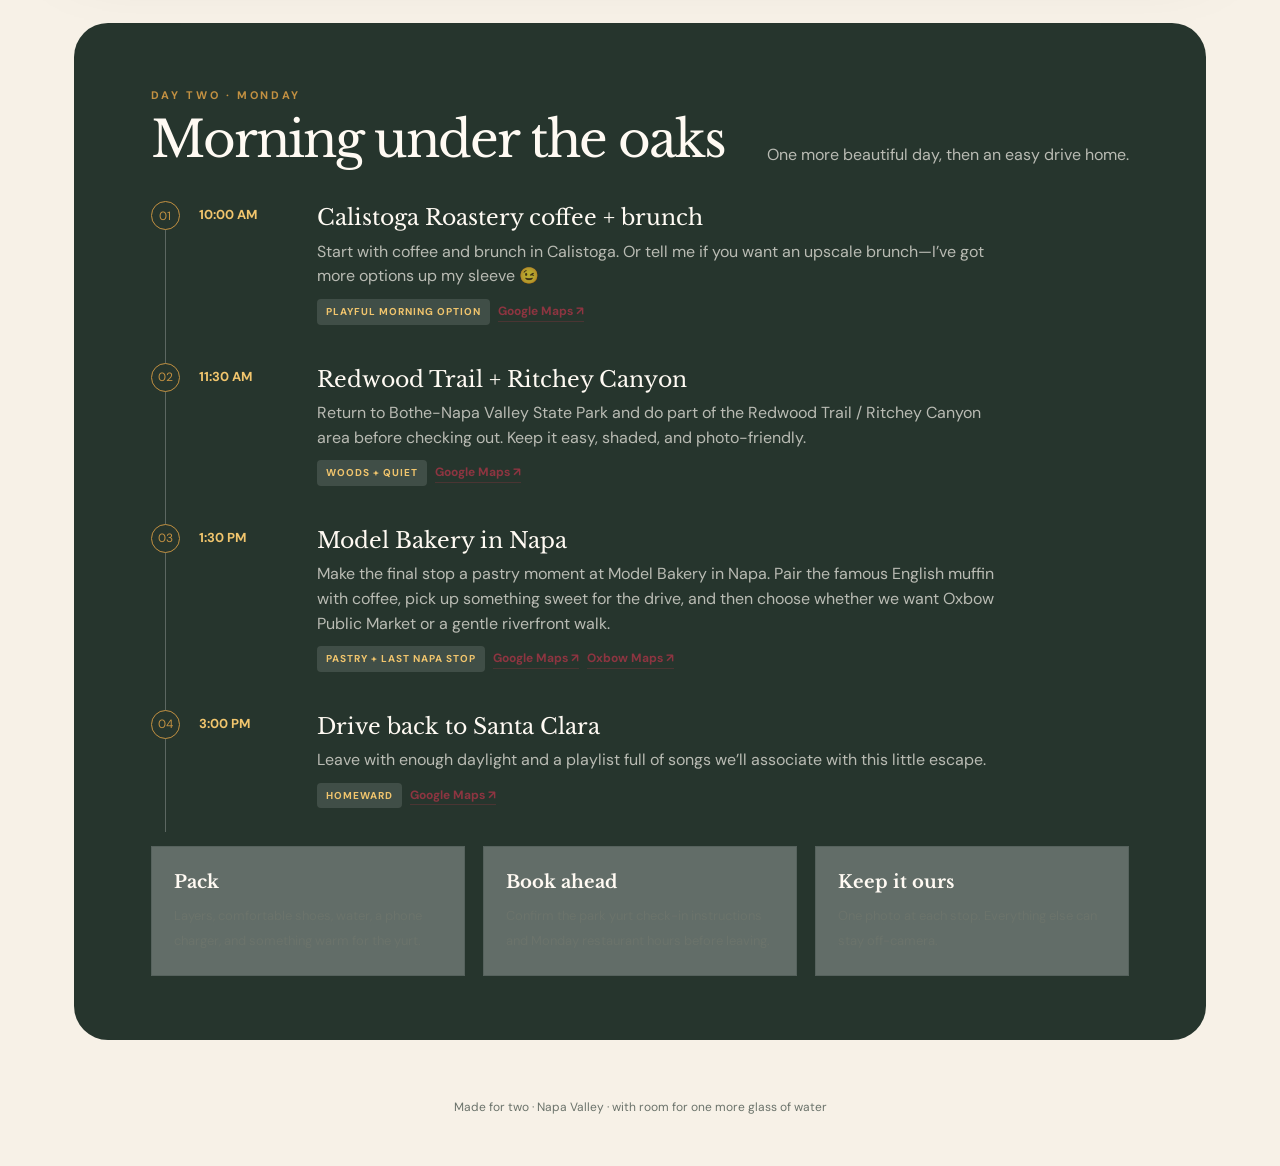
==== commit 180fcebb: "Personalize Napa itinerary and add map links" ====
--- a/index.html
+++ b/index.html
@@ -59,6 +59,7 @@
     h1, h2, h3, .serif { font-family: 'Libre Baskerville', Georgia, serif; }
     h1 { font-size: clamp(48px, 8vw, 94px); line-height: .98; font-weight: 400; letter-spacing: -.055em; margin: 22px 0; }
     .hero-copy p { max-width: 530px; color: rgba(255,250,243,.8); font-size: 18px; }
+    .dedication { margin-top: 18px; color: #f1c56d; font-family:'Libre Baskerville',serif; font-size: 21px; font-style: italic; }
     .hero-meta { display:flex; flex-wrap:wrap; gap: 10px; margin-top: 34px; }
     .pill { border: 1px solid rgba(255,255,255,.3); border-radius: 100px; padding: 9px 14px; font-size: 12px; background: rgba(255,255,255,.08); }
     .ribbon { position:absolute; right: 7vw; bottom: 60px; z-index:2; width: 180px; height:180px; display:grid; place-items:center; text-align:center; border: 1px solid rgba(255,255,255,.6); border-radius:50%; transform:rotate(10deg); font-family:'Libre Baskerville',serif; font-size:14px; }
@@ -82,6 +83,7 @@
     .event h3 { margin:0 0 4px; font-size:22px; font-weight:400; }
     .event p { color:var(--muted); margin:0; max-width: 690px; }
     .tag { display:inline-block; margin-top:10px; padding:5px 9px; border-radius:4px; background:#e8ddd0; color:var(--wine-dark); text-transform:uppercase; letter-spacing:.1em; font-size:10px; font-weight:700; }
+    .map-link { display:inline-block; margin:11px 0 0 8px; color:var(--wine); font-size:12px; font-weight:700; text-decoration:none; border-bottom:1px solid rgba(141,53,65,.35); }
     .menu-card { background:var(--paper); border:1px solid var(--line); box-shadow:var(--shadow); padding: 44px clamp(24px, 6vw, 78px); position:relative; }
     .menu-card:before, .menu-card:after { content:'✦'; position:absolute; color:var(--gold); font-size:26px; top:28px; }.menu-card:before{left:32px}.menu-card:after{right:32px}
     .menu-title { text-align:center; border-bottom:1px solid var(--line); padding-bottom:25px; margin-bottom:30px; }
@@ -126,6 +128,7 @@
     <div class="hero-copy">
       <div class="eyebrow">September 27–28 · Napa Valley</div>
       <h1>Two days,<br><em>just us.</em></h1>
+      <div class="dedication">Druu and Sharu</div>
       <p>A slow road from Santa Clara to wine country, a castle at golden hour, a candlelit French dinner, and one tiny yurt under the trees.</p>
       <div class="hero-meta"><span class="pill">11:00–12:00 departure</span><span class="pill">Castello · 4:00 PM</span><span class="pill">Bistro Jeanty · 8:00 PM</span></div>
     </div>
@@ -148,12 +151,12 @@
     <section id="sunday">
       <div class="section-head"><div><div class="eyebrow">Day one · Sunday</div><h2>The scenic arrival</h2></div><p>Santa Clara → Calistoga → Yountville → our yurt in the woods.</p></div>
       <div class="timeline">
-        <div class="event"><div class="dot">01</div><div class="time">11–12 PM</div><div><h3>Leave Santa Clara</h3><p>Take a relaxed late-morning start. Bring water, a small snack, and a playlist for the northbound drive.</p><span class="tag">road begins</span></div></div>
-        <div class="event"><div class="dot">02</div><div class="time">1:30 PM</div><div><h3>Lunch at Brasswood Bar + Bakery</h3><p>Stop on Highway 29 on the way north for a relaxed lunch. Leave a little time to browse the bakery and reset before the afternoon tasting.</p><span class="tag">highway 29 · lunch</span></div></div>
-        <div class="event"><div class="dot">03</div><div class="time">3:30 PM</div><div><h3>Arrive at Castello di Amorosa</h3><p>Build in a 30-minute buffer for parking and check-in. Take the photos before the tasting, then let the medieval halls and valley views do their thing.</p><span class="tag">reservation · 4:00 PM</span></div></div>
-        <div class="event"><div class="dot">04</div><div class="time">6:15 PM</div><div><h3>Golden-hour drive to Yountville</h3><p>Leave room to wander through the town or split a small pre-dinner treat. No second tasting—save your appetite for the main event.</p><span class="tag">slow down</span></div></div>
-        <div class="event"><div class="dot">05</div><div class="time">8:00 PM</div><div><h3>Dinner at Bistro Jeanty</h3><p>A classic French-bistro evening: tomato soup under puff pastry, a beautiful chicken main, shared sides, good conversation, and absolutely no need to check the time.</p><span class="tag">reservation · 8:00 PM</span></div></div>
-        <div class="event"><div class="dot">06</div><div class="time">10:15 PM</div><div><h3>Check in at Bothe-Napa Valley State Park</h3><p>Drive to the yurt, make tea, put phones away, and end the night with the trees around us. Bring a small blanket for stargazing.</p><span class="tag">yurt night</span></div></div>
+        <div class="event"><div class="dot">01</div><div class="time">11–12 PM</div><div><h3>Leave Santa Clara</h3><p>Take a relaxed late-morning start. Bring water, a small snack, and a playlist for the northbound drive.</p><span class="tag">road begins</span><a class="map-link" href="https://www.google.com/maps/search/?api=1&query=Santa+Clara+CA" target="_blank" rel="noreferrer">Google Maps ↗</a></div></div>
+        <div class="event"><div class="dot">02</div><div class="time">1:30 PM</div><div><h3>Lunch at Brasswood Bar + Bakery</h3><p>Stop on Highway 29 on the way north for a relaxed lunch. Leave a little time to browse the bakery and reset before the afternoon tasting.</p><span class="tag">highway 29 · lunch</span><a class="map-link" href="https://www.google.com/maps/search/?api=1&query=Brasswood+Bar+%2B+Bakery+Napa+CA" target="_blank" rel="noreferrer">Google Maps ↗</a></div></div>
+        <div class="event"><div class="dot">03</div><div class="time">3:30 PM</div><div><h3>Arrive at Castello di Amorosa</h3><p>Build in a 30-minute buffer for parking and check-in. Take the photos before the tasting, then let the medieval halls and valley views do their thing.</p><span class="tag">reservation · 4:00 PM</span><a class="map-link" href="https://www.google.com/maps/search/?api=1&query=Castello+di+Amorosa+Calistoga+CA" target="_blank" rel="noreferrer">Google Maps ↗</a></div></div>
+        <div class="event"><div class="dot">04</div><div class="time">6:15 PM</div><div><h3>Golden-hour drive to Yountville</h3><p>Leave room to wander through the town or split a small pre-dinner treat. No second tasting—save your appetite for the main event.</p><span class="tag">slow down</span><a class="map-link" href="https://www.google.com/maps/search/?api=1&query=Yountville+CA" target="_blank" rel="noreferrer">Google Maps ↗</a></div></div>
+        <div class="event"><div class="dot">05</div><div class="time">8:00 PM</div><div><h3>Dinner at Bistro Jeanty</h3><p>A classic French-bistro evening: tomato soup under puff pastry, a beautiful chicken main, shared sides, good conversation, and absolutely no need to check the time.</p><span class="tag">reservation · 8:00 PM</span><a class="map-link" href="https://www.google.com/maps/search/?api=1&query=Bistro+Jeanty+6510+Washington+Street+Yountville+CA" target="_blank" rel="noreferrer">Google Maps ↗</a></div></div>
+        <div class="event"><div class="dot">06</div><div class="time">10:15 PM</div><div><h3>Check in at Bothe-Napa Valley State Park</h3><p>Drive to the yurt, make tea, put phones away, and end the night with the trees around us. Bring a small blanket for stargazing.</p><span class="tag">yurt night</span><a class="map-link" href="https://www.google.com/maps/search/?api=1&query=Bothe-Napa+Valley+State+Park" target="_blank" rel="noreferrer">Google Maps ↗</a></div></div>
       </div>
     </section>
 
@@ -172,11 +175,10 @@
     <section id="monday" class="monday">
       <div class="section-head"><div><div class="eyebrow">Day two · Monday</div><h2>Morning under the oaks</h2></div><p>One more beautiful day, then an easy drive home.</p></div>
       <div class="timeline">
-        <div class="event"><div class="dot">01</div><div class="time">9/10 AM</div><div><h3>Choose our morning ritual</h3><p><strong>Option A:</strong> Coffee in Calistoga around 9 or 10 AM. <strong>Option B:</strong> Take a later pastry-focused morning at Model Bakery—the famous English muffin is the star, and coffee is a supporting act.</p><span class="tag">slow morning · choose one</span></div></div>
-        <div class="event"><div class="dot">02</div><div class="time">10:30 AM</div><div><h3>Calistoga Roastery</h3><p>Drive about 10 minutes north for a proper coffee stop and a little browsing before heading back toward the park.</p><span class="tag">coffee detour</span></div></div>
-        <div class="event"><div class="dot">03</div><div class="time">11:30 AM</div><div><h3>Redwood Trail + Ritchey Canyon</h3><p>Return to Bothe-Napa Valley State Park and do part of the Redwood Trail / Ritchey Canyon area before checking out. Keep it easy, shaded, and photo-friendly.</p><span class="tag">woods + quiet</span></div></div>
-        <div class="event"><div class="dot">04</div><div class="time">1:30 PM</div><div><h3>One last Napa stop</h3><p>Choose one: Oxbow Public Market for snacks and browsing, or the Napa riverfront for a gentle walk. Keep the final stop flexible.</p><span class="tag">choose our mood</span></div></div>
-        <div class="event"><div class="dot">05</div><div class="time">3:00 PM</div><div><h3>Drive back to Santa Clara</h3><p>Leave with enough daylight and a playlist full of songs we’ll associate with this little escape.</p><span class="tag">homeward</span></div></div>
+        <div class="event"><div class="dot">01</div><div class="time">10:00 AM</div><div><h3>Calistoga Roastery coffee + brunch</h3><p>Start with coffee and brunch in Calistoga. Or tell me if you want an upscale brunch—I’ve got more options up my sleeve 😉</p><span class="tag">playful morning option</span><a class="map-link" href="https://www.google.com/maps/search/?api=1&query=Calistoga+Roastery+Calistoga+CA" target="_blank" rel="noreferrer">Google Maps ↗</a></div></div>
+        <div class="event"><div class="dot">02</div><div class="time">11:30 AM</div><div><h3>Redwood Trail + Ritchey Canyon</h3><p>Return to Bothe-Napa Valley State Park and do part of the Redwood Trail / Ritchey Canyon area before checking out. Keep it easy, shaded, and photo-friendly.</p><span class="tag">woods + quiet</span><a class="map-link" href="https://www.google.com/maps/search/?api=1&query=Redwood+Trail+Bothe-Napa+Valley+State+Park" target="_blank" rel="noreferrer">Google Maps ↗</a></div></div>
+        <div class="event"><div class="dot">03</div><div class="time">1:30 PM</div><div><h3>Model Bakery in Napa</h3><p>Make the final stop a pastry moment at Model Bakery in Napa. Pair the famous English muffin with coffee, pick up something sweet for the drive, and then choose whether we want Oxbow Public Market or a gentle riverfront walk.</p><span class="tag">pastry + last Napa stop</span><a class="map-link" href="https://www.google.com/maps/search/?api=1&query=Model+Bakery+Napa+CA" target="_blank" rel="noreferrer">Google Maps ↗</a><a class="map-link" href="https://www.google.com/maps/search/?api=1&query=Oxbow+Public+Market+Napa+CA" target="_blank" rel="noreferrer">Oxbow Maps ↗</a></div></div>
+        <div class="event"><div class="dot">04</div><div class="time">3:00 PM</div><div><h3>Drive back to Santa Clara</h3><p>Leave with enough daylight and a playlist full of songs we’ll associate with this little escape.</p><span class="tag">homeward</span><a class="map-link" href="https://www.google.com/maps/dir/Napa+CA/Santa+Clara+CA" target="_blank" rel="noreferrer">Google Maps ↗</a></div></div>
       </div>
       <div class="details"><div class="detail"><strong>Pack</strong><span>Layers, comfortable shoes, water, a phone charger, and something warm for the yurt.</span></div><div class="detail"><strong>Book ahead</strong><span>Confirm the park yurt check-in instructions and Monday restaurant hours before leaving.</span></div><div class="detail"><strong>Keep it ours</strong><span>One photo at each stop. Everything else can stay off-camera.</span></div></div>
     </section>
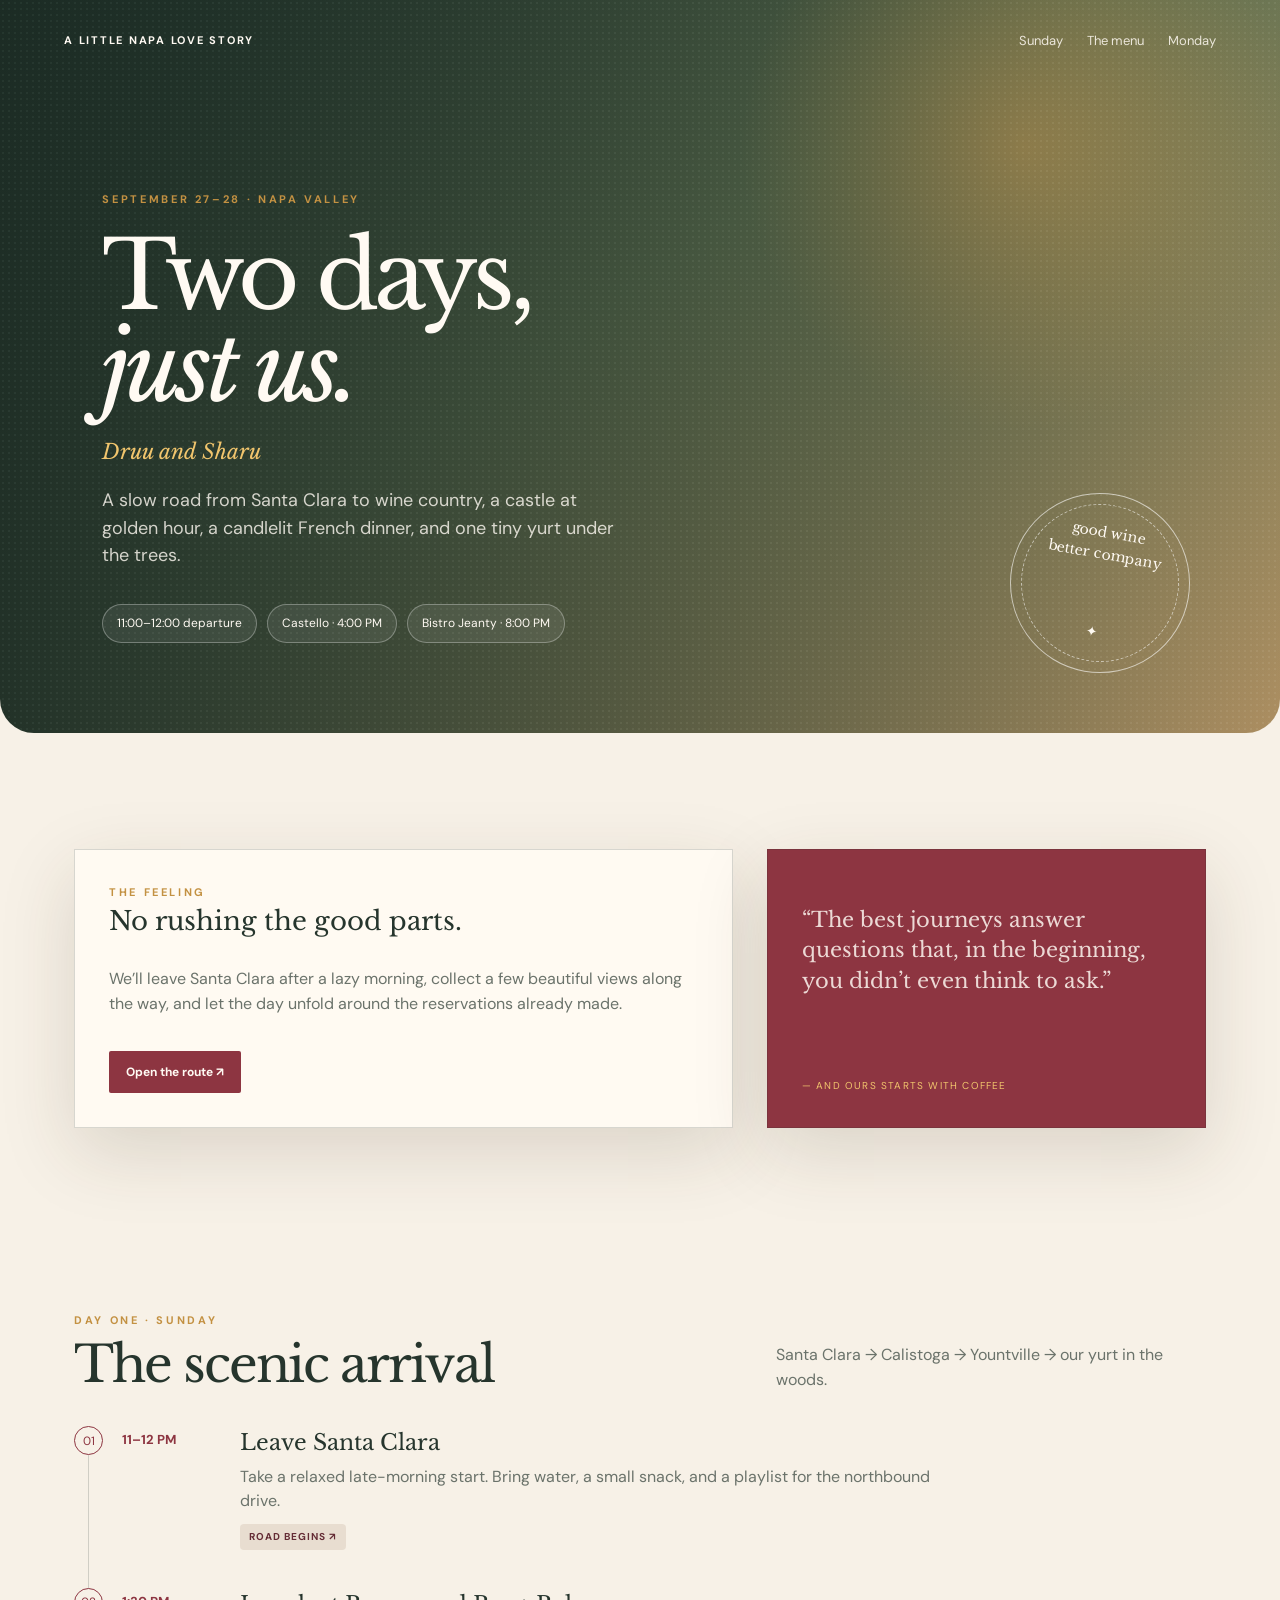
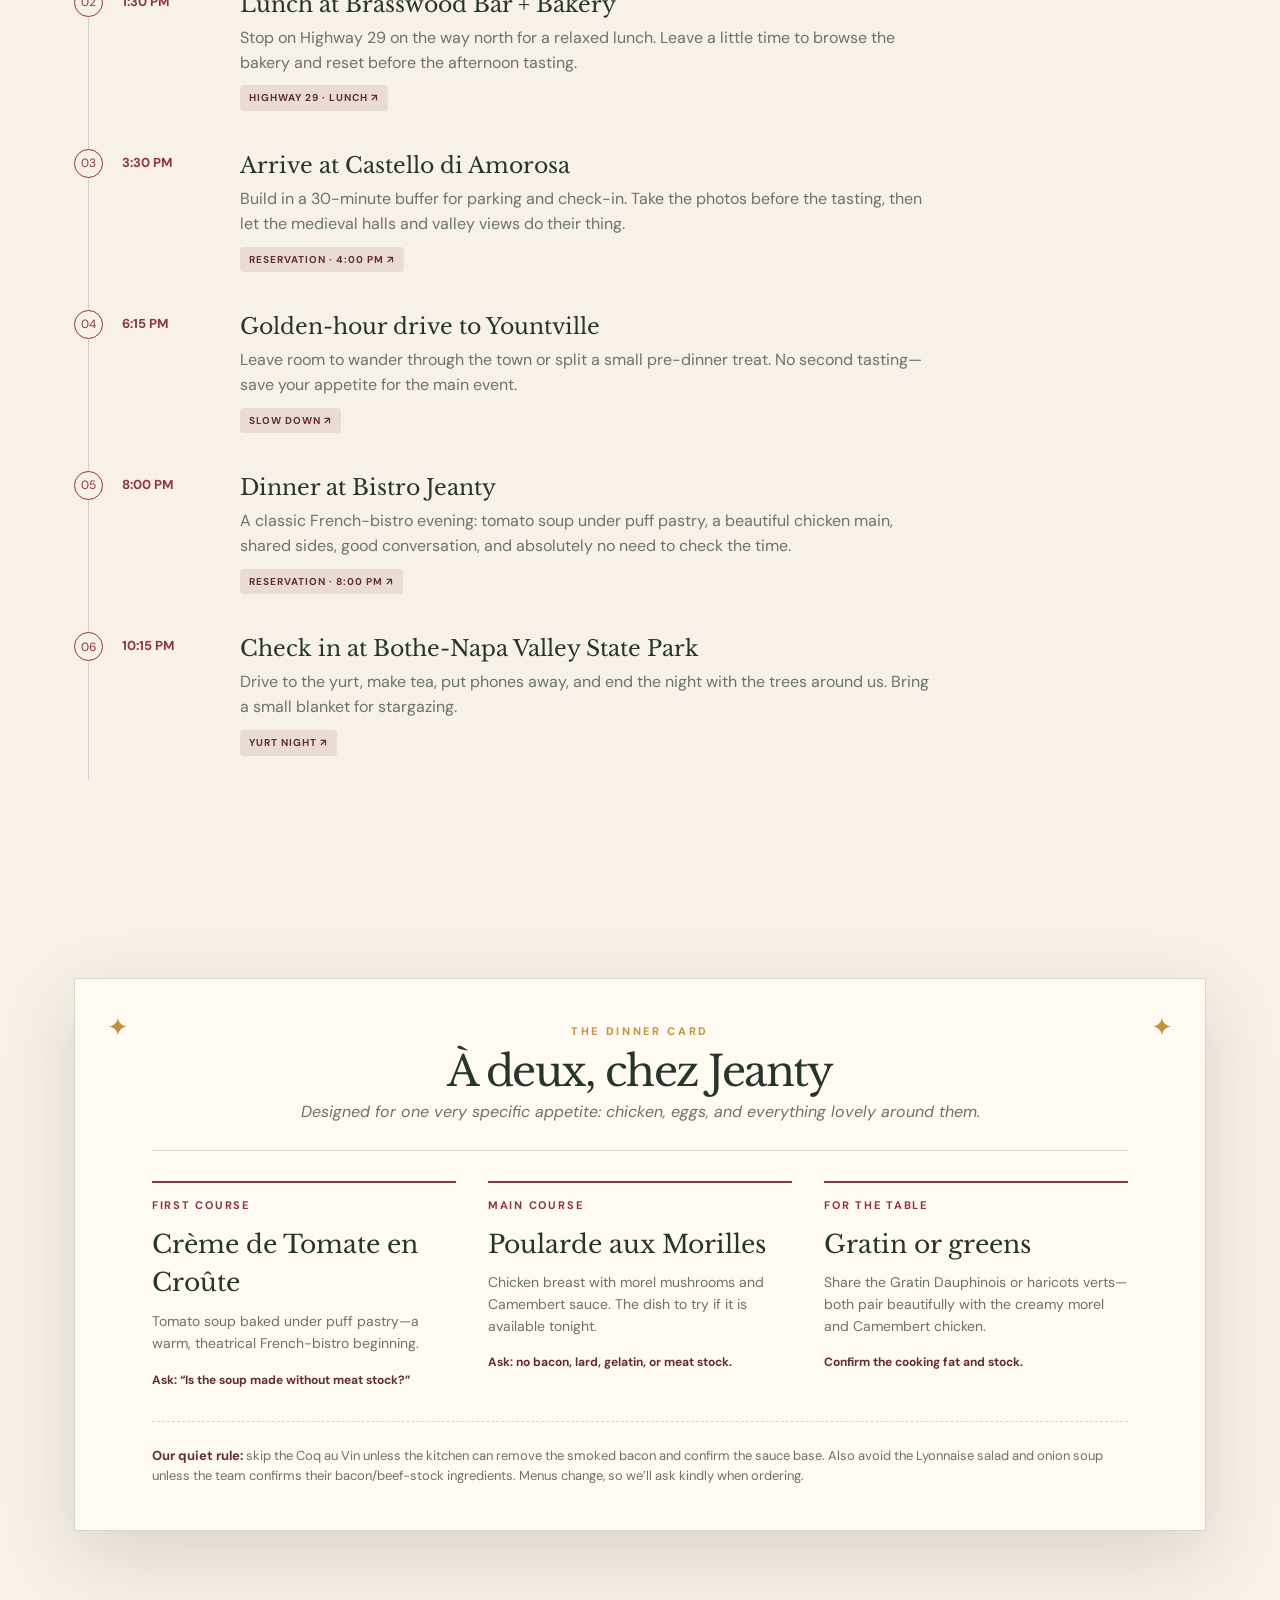
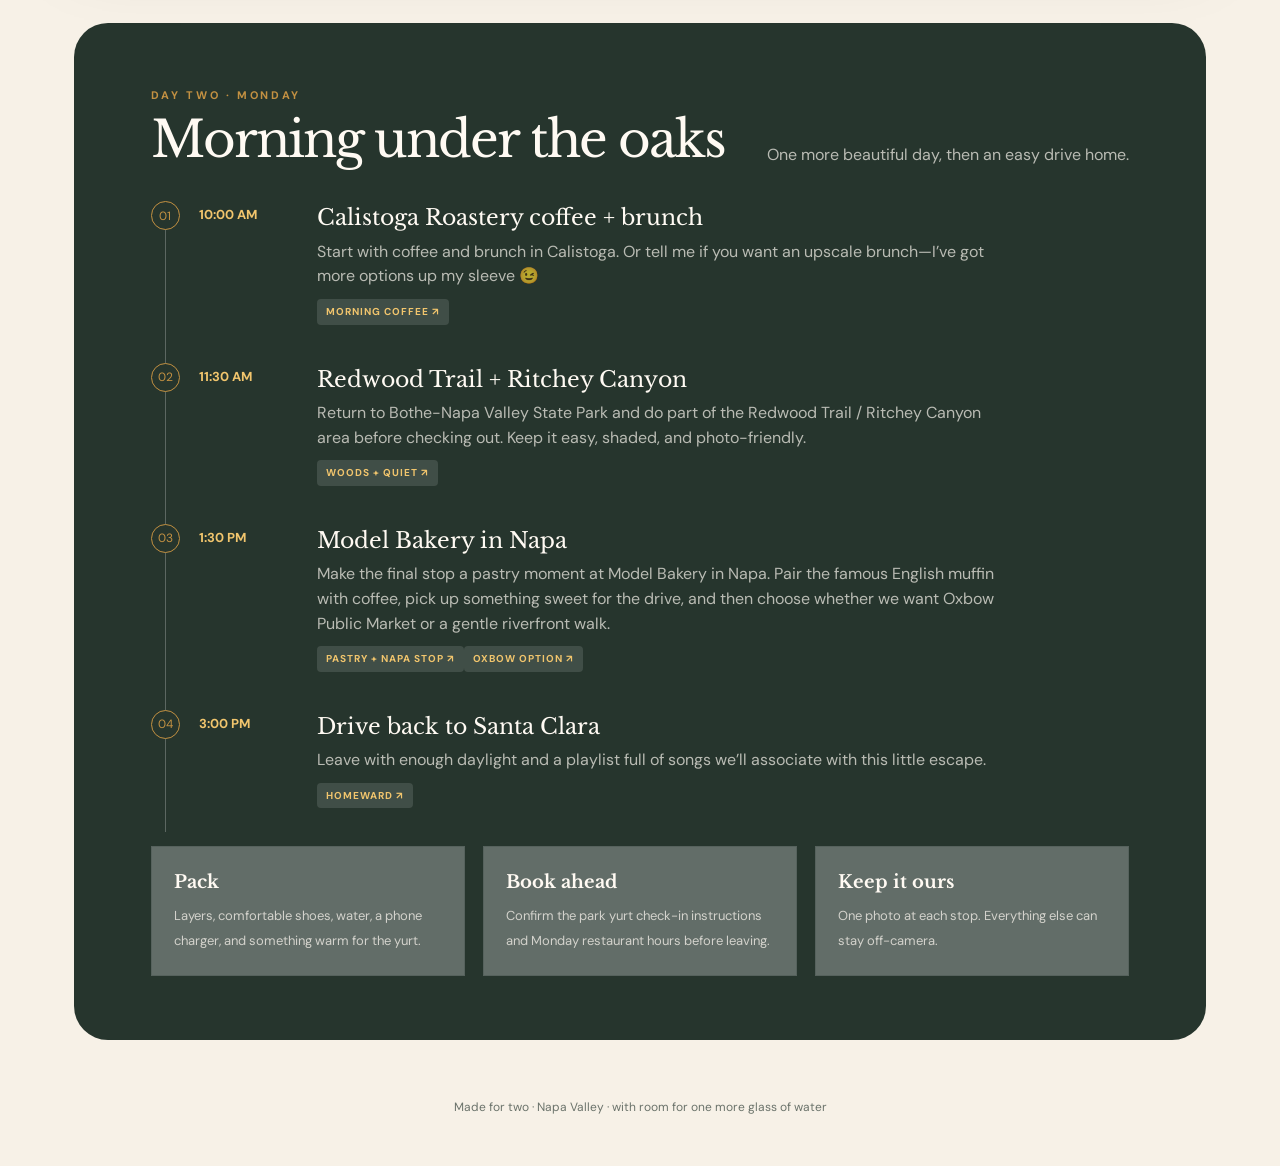
==== commit 50301ed5: "Improve itinerary links and contrast" ====
--- a/index.html
+++ b/index.html
@@ -83,6 +83,7 @@
     .event h3 { margin:0 0 4px; font-size:22px; font-weight:400; }
     .event p { color:var(--muted); margin:0; max-width: 690px; }
     .tag { display:inline-block; margin-top:10px; padding:5px 9px; border-radius:4px; background:#e8ddd0; color:var(--wine-dark); text-transform:uppercase; letter-spacing:.1em; font-size:10px; font-weight:700; }
+    .tag.map-tag { text-decoration:none; }
     .map-link { display:inline-block; margin:11px 0 0 8px; color:var(--wine); font-size:12px; font-weight:700; text-decoration:none; border-bottom:1px solid rgba(141,53,65,.35); }
     .menu-card { background:var(--paper); border:1px solid var(--line); box-shadow:var(--shadow); padding: 44px clamp(24px, 6vw, 78px); position:relative; }
     .menu-card:before, .menu-card:after { content:'✦'; position:absolute; color:var(--gold); font-size:26px; top:28px; }.menu-card:before{left:32px}.menu-card:after{right:32px}
@@ -103,6 +104,7 @@
     .monday .dot { background:var(--ink); border-color:var(--gold); color:var(--gold); }
     .monday .time { color:#f1c56d; }
     .monday .tag { background:rgba(255,255,255,.12); color:#f1c56d; }
+    .monday .detail span { color:rgba(255,250,243,.72); }
     .details { display:grid; grid-template-columns:repeat(3,1fr); gap:18px; }
     .detail { padding:22px; border:1px solid var(--line); background:rgba(255,255,255,.28); }
     .detail strong { display:block; font-family:'Libre Baskerville',serif; font-size:18px; margin-bottom:6px; }
@@ -151,12 +153,12 @@
     <section id="sunday">
       <div class="section-head"><div><div class="eyebrow">Day one · Sunday</div><h2>The scenic arrival</h2></div><p>Santa Clara → Calistoga → Yountville → our yurt in the woods.</p></div>
       <div class="timeline">
-        <div class="event"><div class="dot">01</div><div class="time">11–12 PM</div><div><h3>Leave Santa Clara</h3><p>Take a relaxed late-morning start. Bring water, a small snack, and a playlist for the northbound drive.</p><span class="tag">road begins</span><a class="map-link" href="https://www.google.com/maps/search/?api=1&query=Santa+Clara+CA" target="_blank" rel="noreferrer">Google Maps ↗</a></div></div>
-        <div class="event"><div class="dot">02</div><div class="time">1:30 PM</div><div><h3>Lunch at Brasswood Bar + Bakery</h3><p>Stop on Highway 29 on the way north for a relaxed lunch. Leave a little time to browse the bakery and reset before the afternoon tasting.</p><span class="tag">highway 29 · lunch</span><a class="map-link" href="https://www.google.com/maps/search/?api=1&query=Brasswood+Bar+%2B+Bakery+Napa+CA" target="_blank" rel="noreferrer">Google Maps ↗</a></div></div>
-        <div class="event"><div class="dot">03</div><div class="time">3:30 PM</div><div><h3>Arrive at Castello di Amorosa</h3><p>Build in a 30-minute buffer for parking and check-in. Take the photos before the tasting, then let the medieval halls and valley views do their thing.</p><span class="tag">reservation · 4:00 PM</span><a class="map-link" href="https://www.google.com/maps/search/?api=1&query=Castello+di+Amorosa+Calistoga+CA" target="_blank" rel="noreferrer">Google Maps ↗</a></div></div>
-        <div class="event"><div class="dot">04</div><div class="time">6:15 PM</div><div><h3>Golden-hour drive to Yountville</h3><p>Leave room to wander through the town or split a small pre-dinner treat. No second tasting—save your appetite for the main event.</p><span class="tag">slow down</span><a class="map-link" href="https://www.google.com/maps/search/?api=1&query=Yountville+CA" target="_blank" rel="noreferrer">Google Maps ↗</a></div></div>
-        <div class="event"><div class="dot">05</div><div class="time">8:00 PM</div><div><h3>Dinner at Bistro Jeanty</h3><p>A classic French-bistro evening: tomato soup under puff pastry, a beautiful chicken main, shared sides, good conversation, and absolutely no need to check the time.</p><span class="tag">reservation · 8:00 PM</span><a class="map-link" href="https://www.google.com/maps/search/?api=1&query=Bistro+Jeanty+6510+Washington+Street+Yountville+CA" target="_blank" rel="noreferrer">Google Maps ↗</a></div></div>
-        <div class="event"><div class="dot">06</div><div class="time">10:15 PM</div><div><h3>Check in at Bothe-Napa Valley State Park</h3><p>Drive to the yurt, make tea, put phones away, and end the night with the trees around us. Bring a small blanket for stargazing.</p><span class="tag">yurt night</span><a class="map-link" href="https://www.google.com/maps/search/?api=1&query=Bothe-Napa+Valley+State+Park" target="_blank" rel="noreferrer">Google Maps ↗</a></div></div>
+        <div class="event"><div class="dot">01</div><div class="time">11–12 PM</div><div><h3>Leave Santa Clara</h3><p>Take a relaxed late-morning start. Bring water, a small snack, and a playlist for the northbound drive.</p><a class="tag map-tag" href="https://www.google.com/maps/search/?api=1&query=Santa+Clara+CA" target="_blank" rel="noreferrer">road begins ↗</a></div></div>
+        <div class="event"><div class="dot">02</div><div class="time">1:30 PM</div><div><h3>Lunch at Brasswood Bar + Bakery</h3><p>Stop on Highway 29 on the way north for a relaxed lunch. Leave a little time to browse the bakery and reset before the afternoon tasting.</p><a class="tag map-tag" href="https://www.google.com/maps/search/?api=1&query=Brasswood+Bar+%2B+Bakery+Napa+CA" target="_blank" rel="noreferrer">highway 29 · lunch ↗</a></div></div>
+        <div class="event"><div class="dot">03</div><div class="time">3:30 PM</div><div><h3>Arrive at Castello di Amorosa</h3><p>Build in a 30-minute buffer for parking and check-in. Take the photos before the tasting, then let the medieval halls and valley views do their thing.</p><a class="tag map-tag" href="https://www.google.com/maps/search/?api=1&query=Castello+di+Amorosa+Calistoga+CA" target="_blank" rel="noreferrer">reservation · 4:00 PM ↗</a></div></div>
+        <div class="event"><div class="dot">04</div><div class="time">6:15 PM</div><div><h3>Golden-hour drive to Yountville</h3><p>Leave room to wander through the town or split a small pre-dinner treat. No second tasting—save your appetite for the main event.</p><a class="tag map-tag" href="https://www.google.com/maps/search/?api=1&query=Yountville+CA" target="_blank" rel="noreferrer">slow down ↗</a></div></div>
+        <div class="event"><div class="dot">05</div><div class="time">8:00 PM</div><div><h3>Dinner at Bistro Jeanty</h3><p>A classic French-bistro evening: tomato soup under puff pastry, a beautiful chicken main, shared sides, good conversation, and absolutely no need to check the time.</p><a class="tag map-tag" href="https://www.google.com/maps/search/?api=1&query=Bistro+Jeanty+6510+Washington+Street+Yountville+CA" target="_blank" rel="noreferrer">reservation · 8:00 PM ↗</a></div></div>
+        <div class="event"><div class="dot">06</div><div class="time">10:15 PM</div><div><h3>Check in at Bothe-Napa Valley State Park</h3><p>Drive to the yurt, make tea, put phones away, and end the night with the trees around us. Bring a small blanket for stargazing.</p><a class="tag map-tag" href="https://www.google.com/maps/search/?api=1&query=Bothe-Napa+Valley+State+Park" target="_blank" rel="noreferrer">yurt night ↗</a></div></div>
       </div>
     </section>
 
@@ -175,10 +177,10 @@
     <section id="monday" class="monday">
       <div class="section-head"><div><div class="eyebrow">Day two · Monday</div><h2>Morning under the oaks</h2></div><p>One more beautiful day, then an easy drive home.</p></div>
       <div class="timeline">
-        <div class="event"><div class="dot">01</div><div class="time">10:00 AM</div><div><h3>Calistoga Roastery coffee + brunch</h3><p>Start with coffee and brunch in Calistoga. Or tell me if you want an upscale brunch—I’ve got more options up my sleeve 😉</p><span class="tag">playful morning option</span><a class="map-link" href="https://www.google.com/maps/search/?api=1&query=Calistoga+Roastery+Calistoga+CA" target="_blank" rel="noreferrer">Google Maps ↗</a></div></div>
-        <div class="event"><div class="dot">02</div><div class="time">11:30 AM</div><div><h3>Redwood Trail + Ritchey Canyon</h3><p>Return to Bothe-Napa Valley State Park and do part of the Redwood Trail / Ritchey Canyon area before checking out. Keep it easy, shaded, and photo-friendly.</p><span class="tag">woods + quiet</span><a class="map-link" href="https://www.google.com/maps/search/?api=1&query=Redwood+Trail+Bothe-Napa+Valley+State+Park" target="_blank" rel="noreferrer">Google Maps ↗</a></div></div>
-        <div class="event"><div class="dot">03</div><div class="time">1:30 PM</div><div><h3>Model Bakery in Napa</h3><p>Make the final stop a pastry moment at Model Bakery in Napa. Pair the famous English muffin with coffee, pick up something sweet for the drive, and then choose whether we want Oxbow Public Market or a gentle riverfront walk.</p><span class="tag">pastry + last Napa stop</span><a class="map-link" href="https://www.google.com/maps/search/?api=1&query=Model+Bakery+Napa+CA" target="_blank" rel="noreferrer">Google Maps ↗</a><a class="map-link" href="https://www.google.com/maps/search/?api=1&query=Oxbow+Public+Market+Napa+CA" target="_blank" rel="noreferrer">Oxbow Maps ↗</a></div></div>
-        <div class="event"><div class="dot">04</div><div class="time">3:00 PM</div><div><h3>Drive back to Santa Clara</h3><p>Leave with enough daylight and a playlist full of songs we’ll associate with this little escape.</p><span class="tag">homeward</span><a class="map-link" href="https://www.google.com/maps/dir/Napa+CA/Santa+Clara+CA" target="_blank" rel="noreferrer">Google Maps ↗</a></div></div>
+        <div class="event"><div class="dot">01</div><div class="time">10:00 AM</div><div><h3>Calistoga Roastery coffee + brunch</h3><p>Start with coffee and brunch in Calistoga. Or tell me if you want an upscale brunch—I’ve got more options up my sleeve 😉</p><a class="tag map-tag" href="https://www.google.com/maps/search/?api=1&query=Calistoga+Roastery+Calistoga+CA" target="_blank" rel="noreferrer">morning coffee ↗</a></div></div>
+        <div class="event"><div class="dot">02</div><div class="time">11:30 AM</div><div><h3>Redwood Trail + Ritchey Canyon</h3><p>Return to Bothe-Napa Valley State Park and do part of the Redwood Trail / Ritchey Canyon area before checking out. Keep it easy, shaded, and photo-friendly.</p><a class="tag map-tag" href="https://www.google.com/maps/search/?api=1&query=Redwood+Trail+Bothe-Napa+Valley+State+Park" target="_blank" rel="noreferrer">woods + quiet ↗</a></div></div>
+        <div class="event"><div class="dot">03</div><div class="time">1:30 PM</div><div><h3>Model Bakery in Napa</h3><p>Make the final stop a pastry moment at Model Bakery in Napa. Pair the famous English muffin with coffee, pick up something sweet for the drive, and then choose whether we want Oxbow Public Market or a gentle riverfront walk.</p><a class="tag map-tag" href="https://www.google.com/maps/search/?api=1&query=Model+Bakery+Napa+CA" target="_blank" rel="noreferrer">pastry + Napa stop ↗</a><a class="tag map-tag" href="https://www.google.com/maps/search/?api=1&query=Oxbow+Public+Market+Napa+CA" target="_blank" rel="noreferrer">Oxbow option ↗</a></div></div>
+        <div class="event"><div class="dot">04</div><div class="time">3:00 PM</div><div><h3>Drive back to Santa Clara</h3><p>Leave with enough daylight and a playlist full of songs we’ll associate with this little escape.</p><a class="tag map-tag" href="https://www.google.com/maps/dir/Napa+CA/Santa+Clara+CA" target="_blank" rel="noreferrer">homeward ↗</a></div></div>
       </div>
       <div class="details"><div class="detail"><strong>Pack</strong><span>Layers, comfortable shoes, water, a phone charger, and something warm for the yurt.</span></div><div class="detail"><strong>Book ahead</strong><span>Confirm the park yurt check-in instructions and Monday restaurant hours before leaving.</span></div><div class="detail"><strong>Keep it ours</strong><span>One photo at each stop. Everything else can stay off-camera.</span></div></div>
     </section>
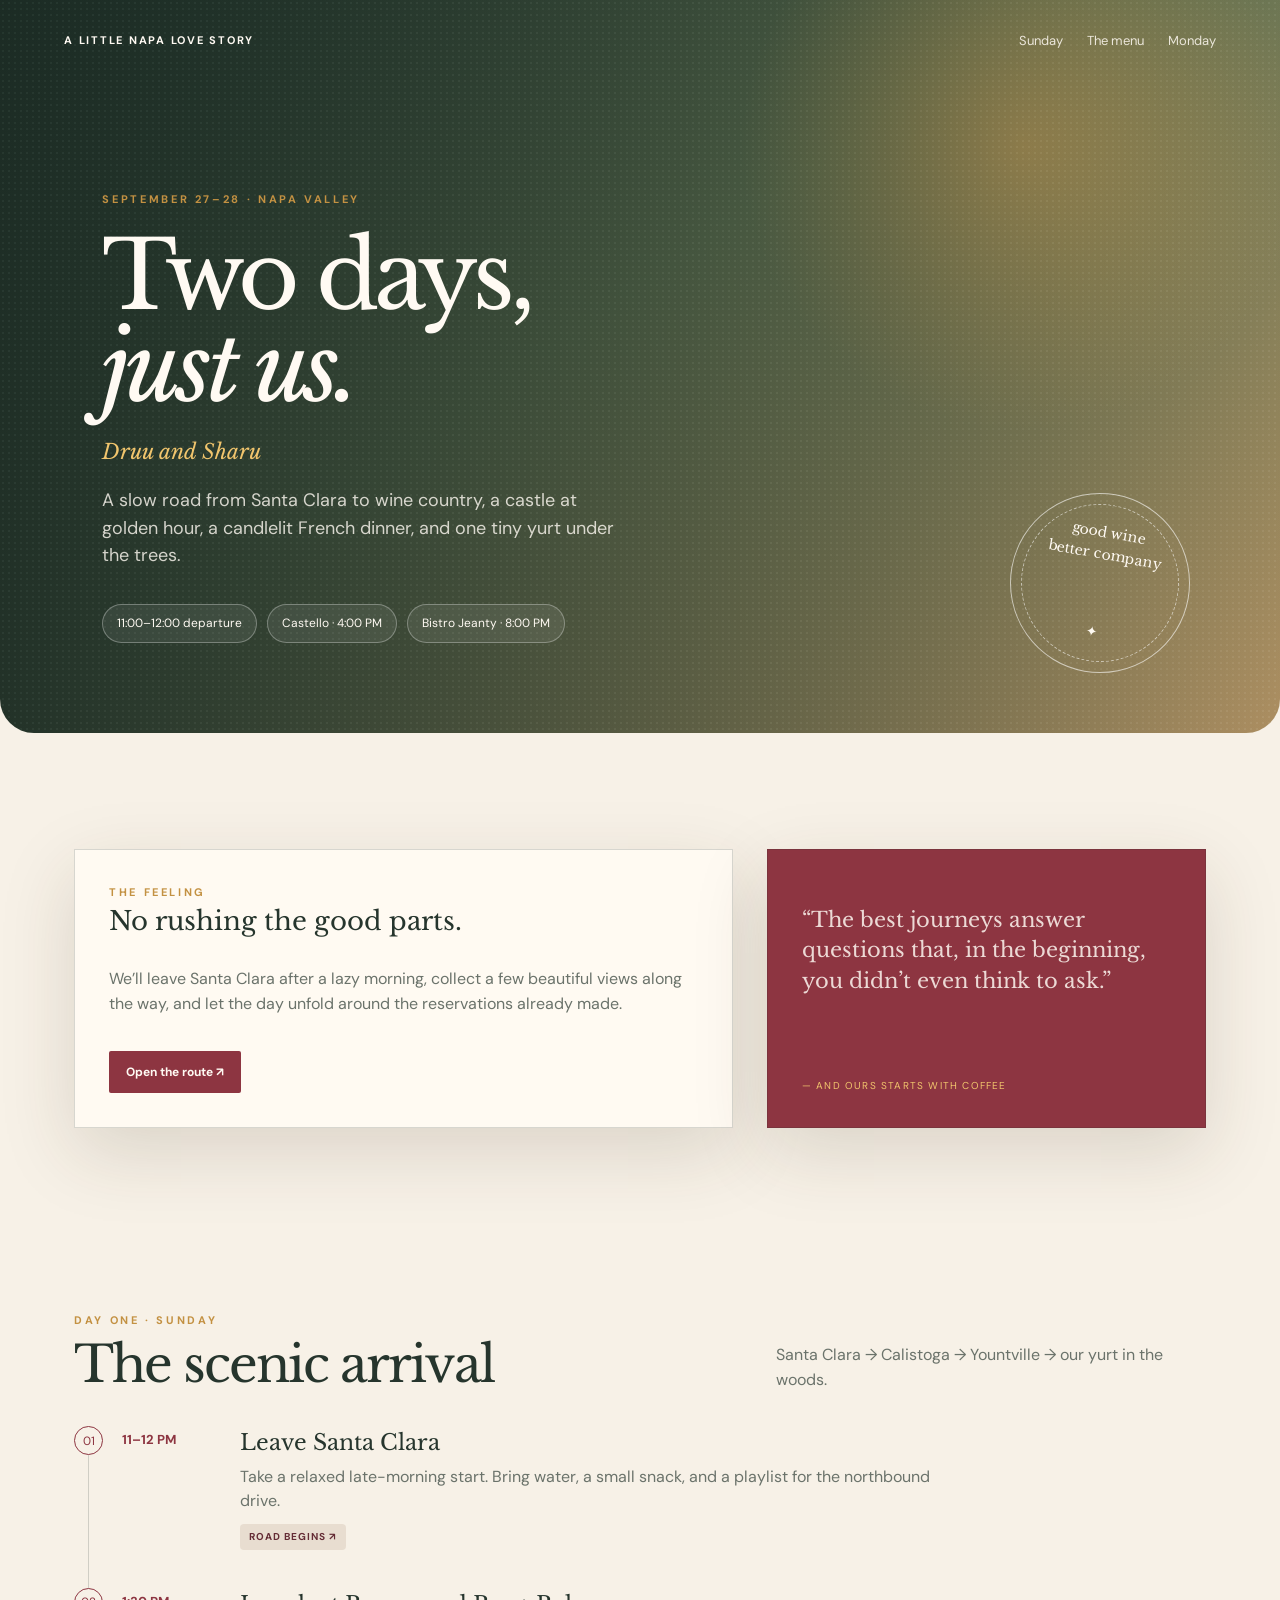
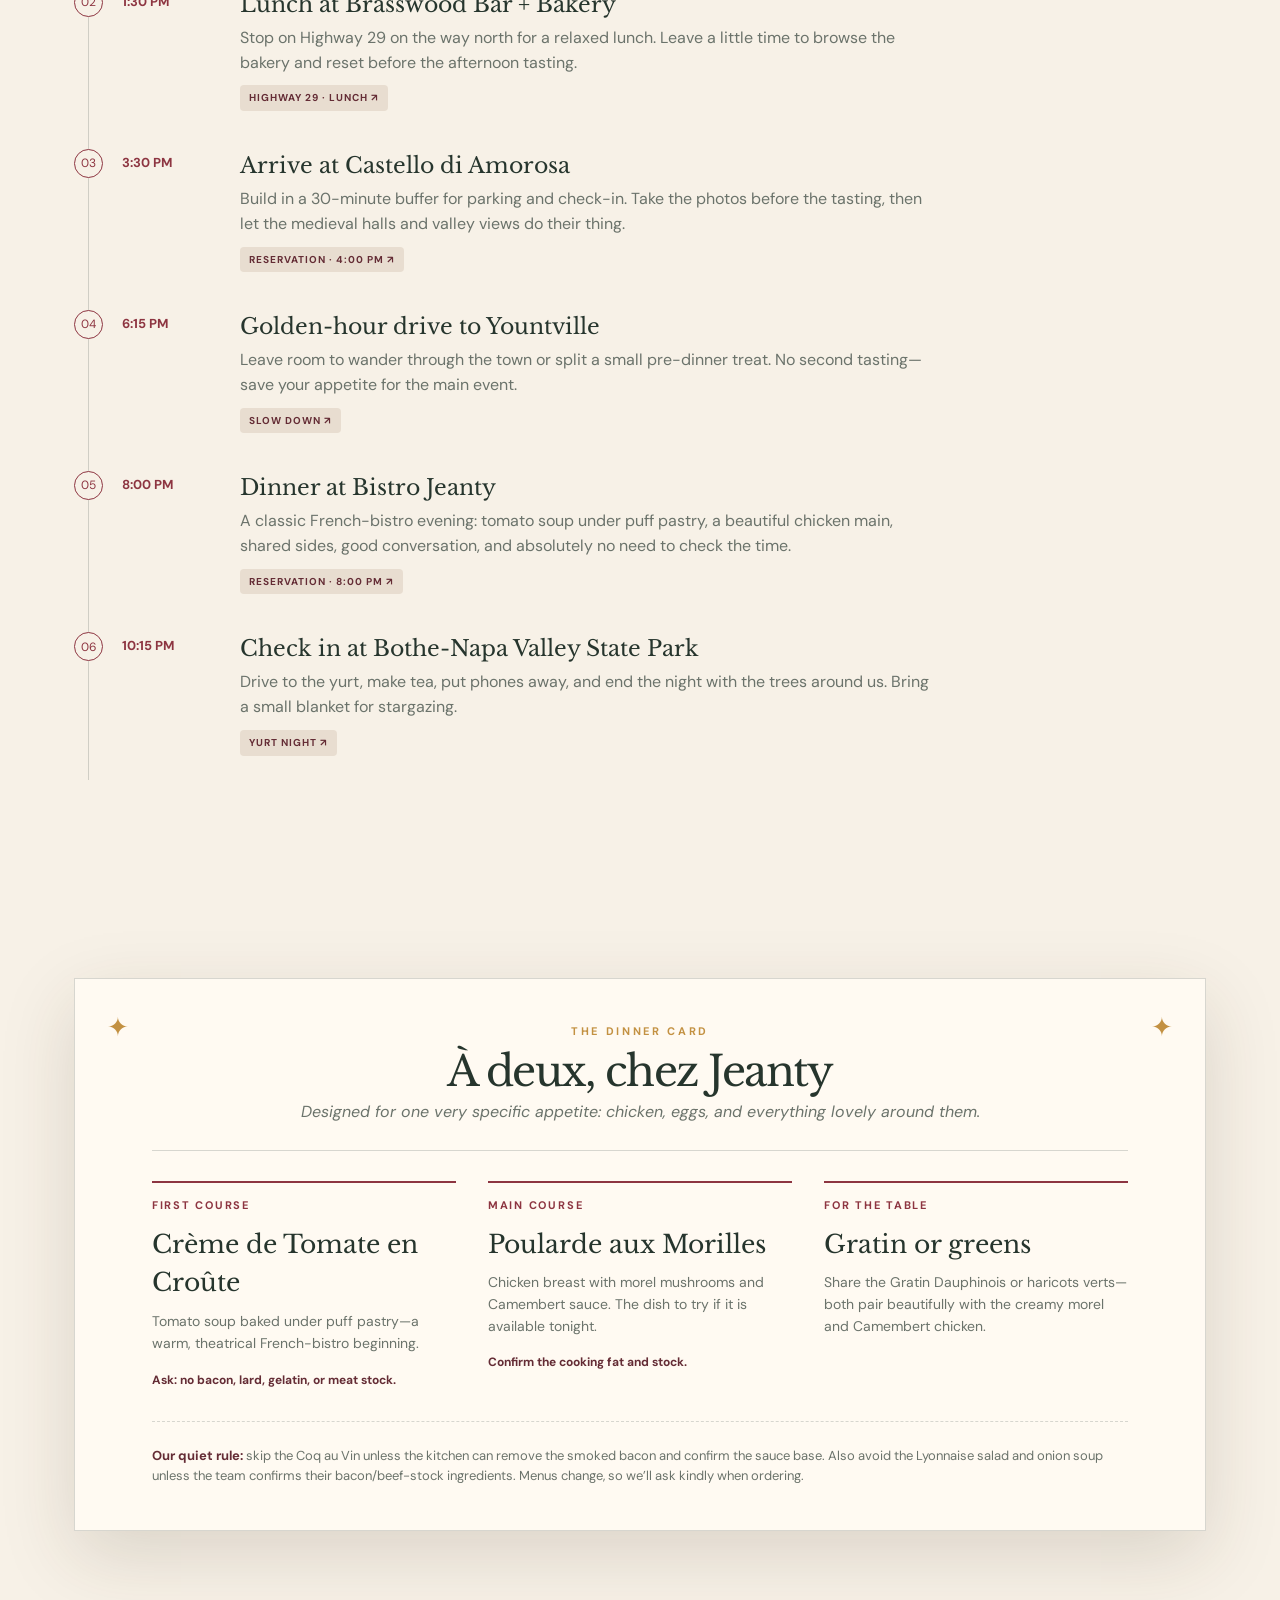
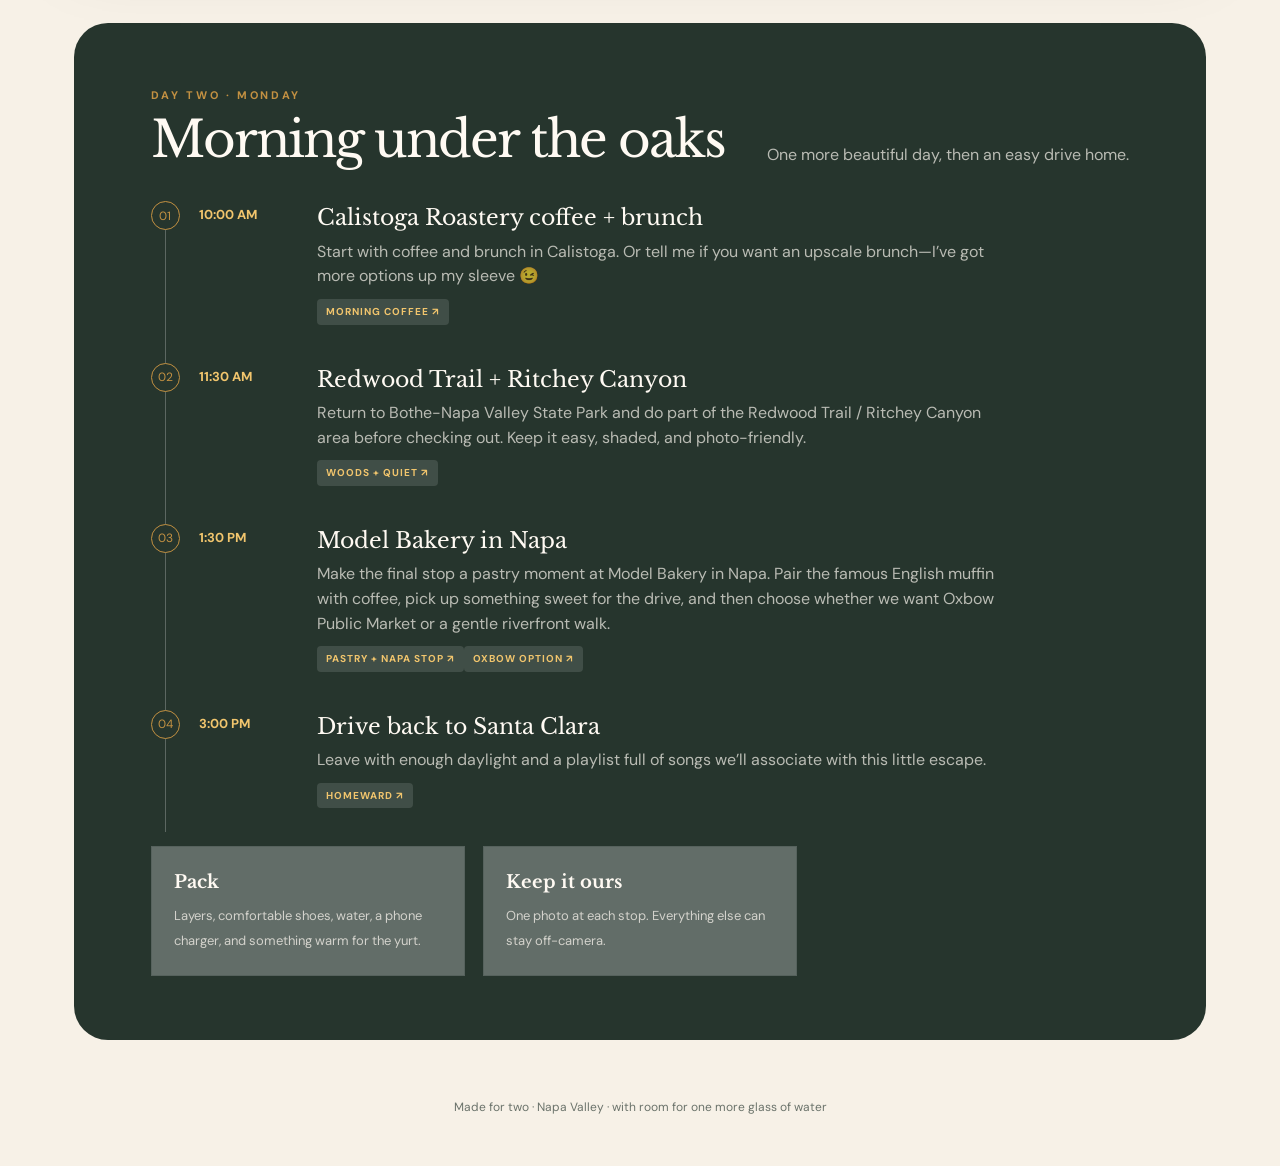
==== commit 6acfdd77: "Refine menu dietary notes and packing details" ====
--- a/index.html
+++ b/index.html
@@ -166,9 +166,9 @@
       <div class="menu-card">
         <div class="menu-title"><div class="eyebrow">The dinner card</div><h2>À deux, chez Jeanty</h2><p>Designed for one very specific appetite: chicken, eggs, and everything lovely around them.</p></div>
         <div class="courses">
-          <div class="course"><div class="number">First course</div><h3>Crème de Tomate en Croûte</h3><p>Tomato soup baked under puff pastry—a warm, theatrical French-bistro beginning.</p><div class="ask">Ask: “Is the soup made without meat stock?”</div></div>
-          <div class="course"><div class="number">Main course</div><h3>Poularde aux Morilles</h3><p>Chicken breast with morel mushrooms and Camembert sauce. The dish to try if it is available tonight.</p><div class="ask">Ask: no bacon, lard, gelatin, or meat stock.</div></div>
-          <div class="course"><div class="number">For the table</div><h3>Gratin or greens</h3><p>Share the Gratin Dauphinois or haricots verts—both pair beautifully with the creamy morel and Camembert chicken.</p><div class="ask">Confirm the cooking fat and stock.</div></div>
+          <div class="course"><div class="number">First course</div><h3>Crème de Tomate en Croûte</h3><p>Tomato soup baked under puff pastry—a warm, theatrical French-bistro beginning.</p><div class="ask">Ask: no bacon, lard, gelatin, or meat stock.</div></div>
+          <div class="course"><div class="number">Main course</div><h3>Poularde aux Morilles</h3><p>Chicken breast with morel mushrooms and Camembert sauce. The dish to try if it is available tonight.</p><div class="ask">Confirm the cooking fat and stock.</div></div>
+          <div class="course"><div class="number">For the table</div><h3>Gratin or greens</h3><p>Share the Gratin Dauphinois or haricots verts—both pair beautifully with the creamy morel and Camembert chicken.</p></div>
         </div>
         <div class="avoid"><strong>Our quiet rule:</strong> skip the Coq au Vin unless the kitchen can remove the smoked bacon and confirm the sauce base. Also avoid the Lyonnaise salad and onion soup unless the team confirms their bacon/beef-stock ingredients. Menus change, so we’ll ask kindly when ordering.</div>
       </div>
@@ -182,7 +182,7 @@
         <div class="event"><div class="dot">03</div><div class="time">1:30 PM</div><div><h3>Model Bakery in Napa</h3><p>Make the final stop a pastry moment at Model Bakery in Napa. Pair the famous English muffin with coffee, pick up something sweet for the drive, and then choose whether we want Oxbow Public Market or a gentle riverfront walk.</p><a class="tag map-tag" href="https://www.google.com/maps/search/?api=1&query=Model+Bakery+Napa+CA" target="_blank" rel="noreferrer">pastry + Napa stop ↗</a><a class="tag map-tag" href="https://www.google.com/maps/search/?api=1&query=Oxbow+Public+Market+Napa+CA" target="_blank" rel="noreferrer">Oxbow option ↗</a></div></div>
         <div class="event"><div class="dot">04</div><div class="time">3:00 PM</div><div><h3>Drive back to Santa Clara</h3><p>Leave with enough daylight and a playlist full of songs we’ll associate with this little escape.</p><a class="tag map-tag" href="https://www.google.com/maps/dir/Napa+CA/Santa+Clara+CA" target="_blank" rel="noreferrer">homeward ↗</a></div></div>
       </div>
-      <div class="details"><div class="detail"><strong>Pack</strong><span>Layers, comfortable shoes, water, a phone charger, and something warm for the yurt.</span></div><div class="detail"><strong>Book ahead</strong><span>Confirm the park yurt check-in instructions and Monday restaurant hours before leaving.</span></div><div class="detail"><strong>Keep it ours</strong><span>One photo at each stop. Everything else can stay off-camera.</span></div></div>
+      <div class="details"><div class="detail"><strong>Pack</strong><span>Layers, comfortable shoes, water, a phone charger, and something warm for the yurt.</span></div><div class="detail"><strong>Keep it ours</strong><span>One photo at each stop. Everything else can stay off-camera.</span></div></div>
     </section>
   </main>
   <footer>Made for two · Napa Valley · with room for one more glass of water</footer>
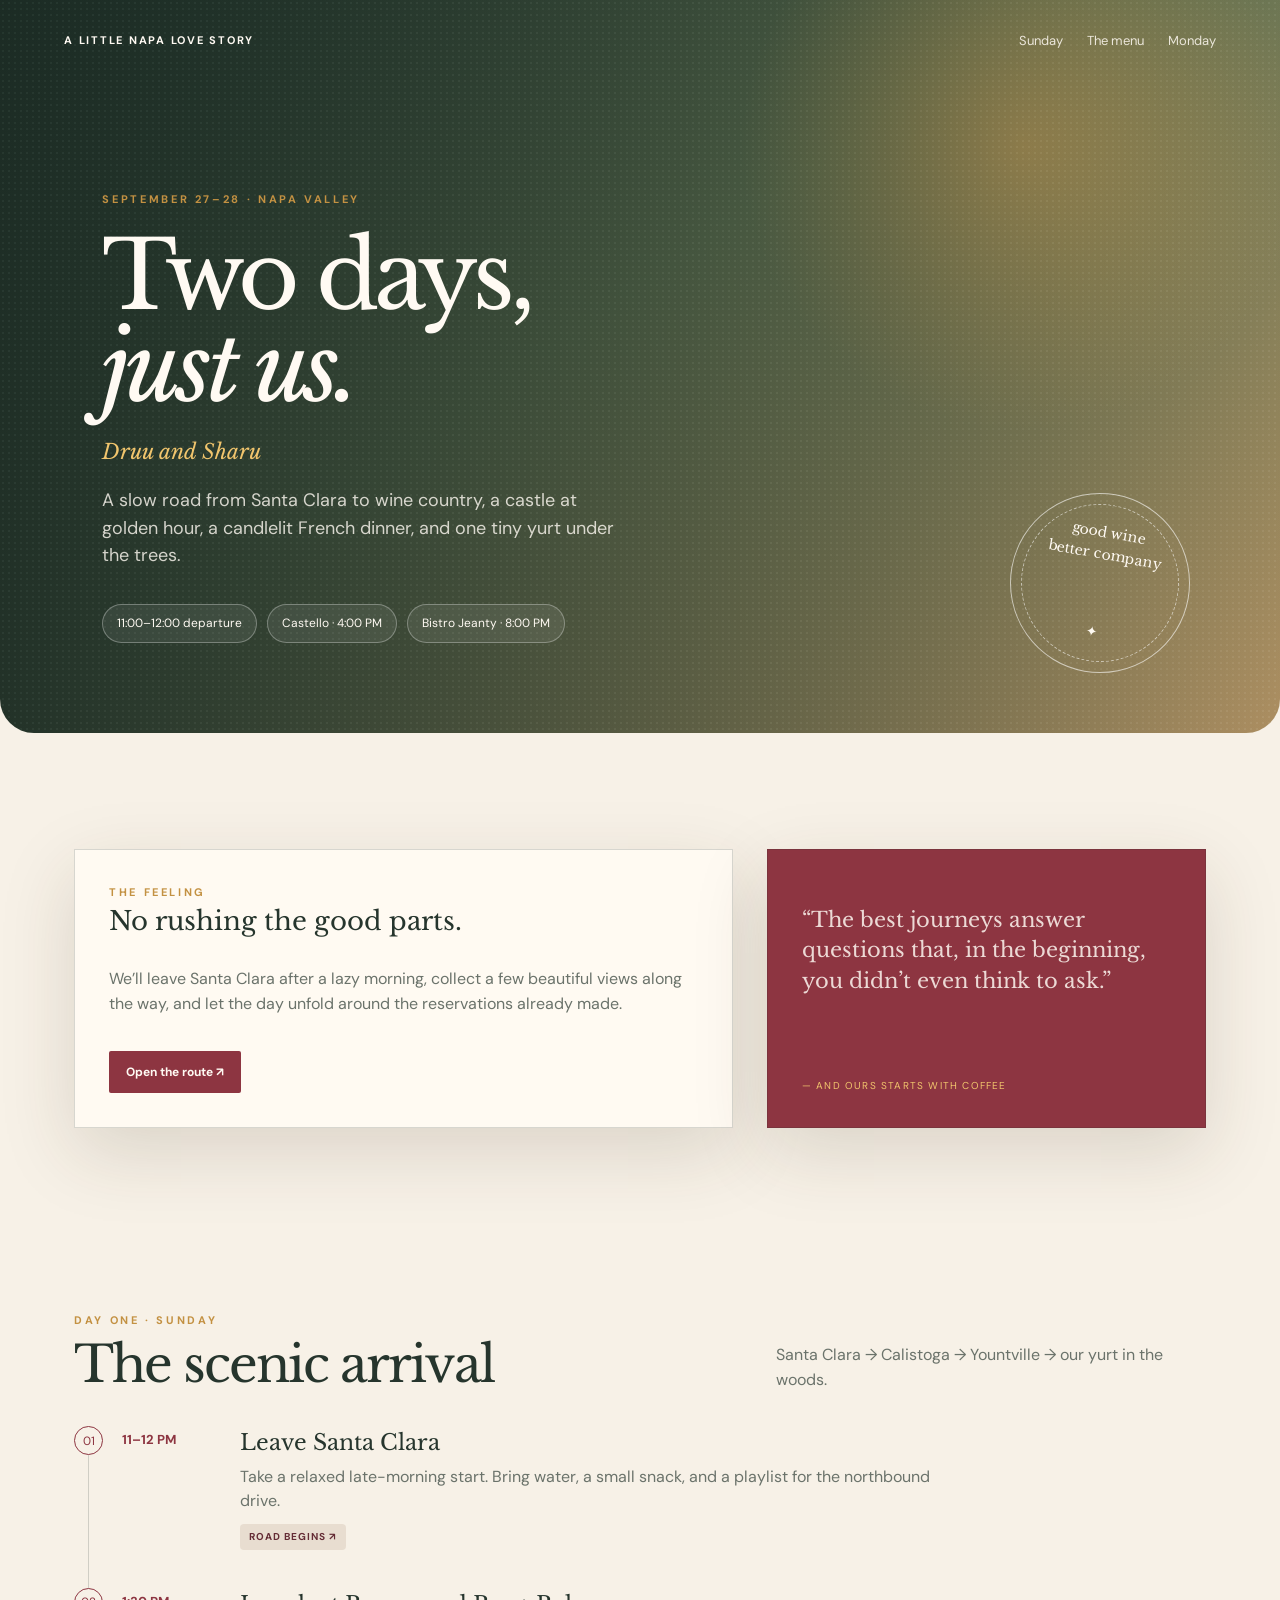
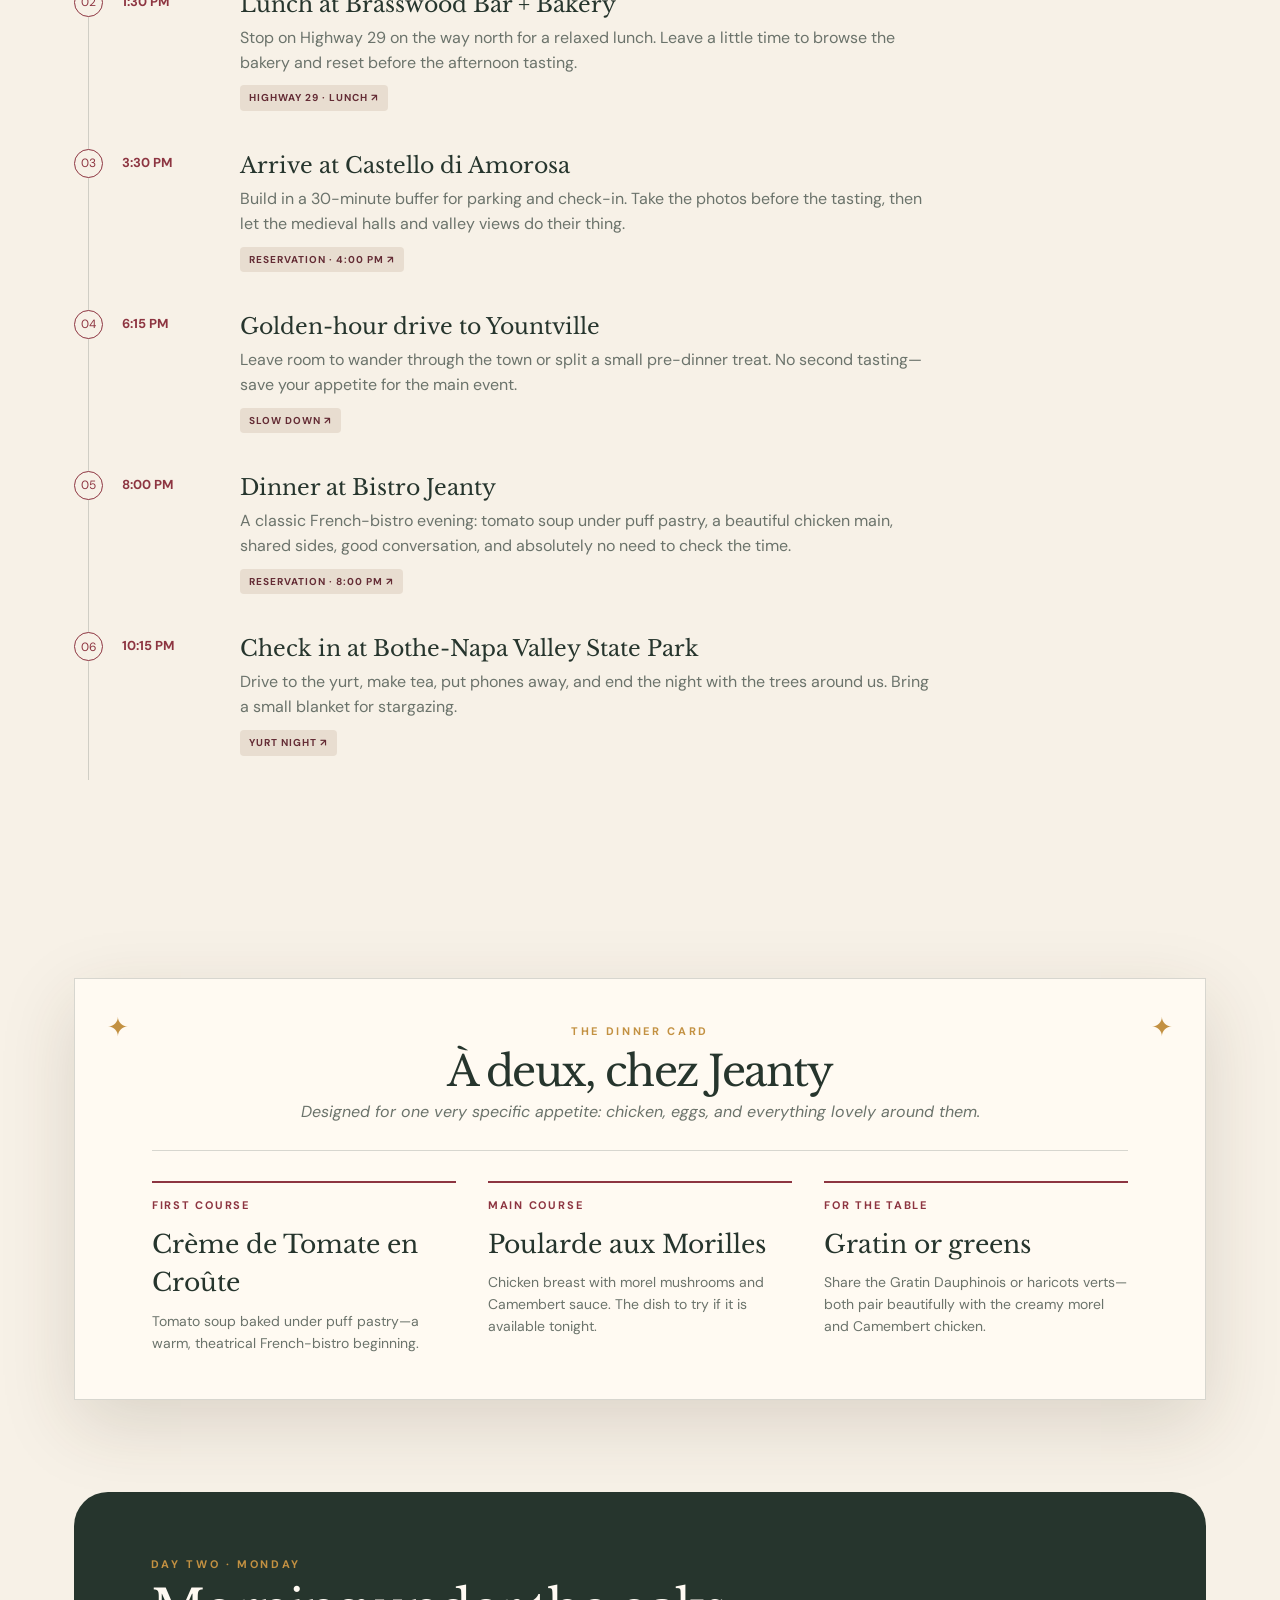
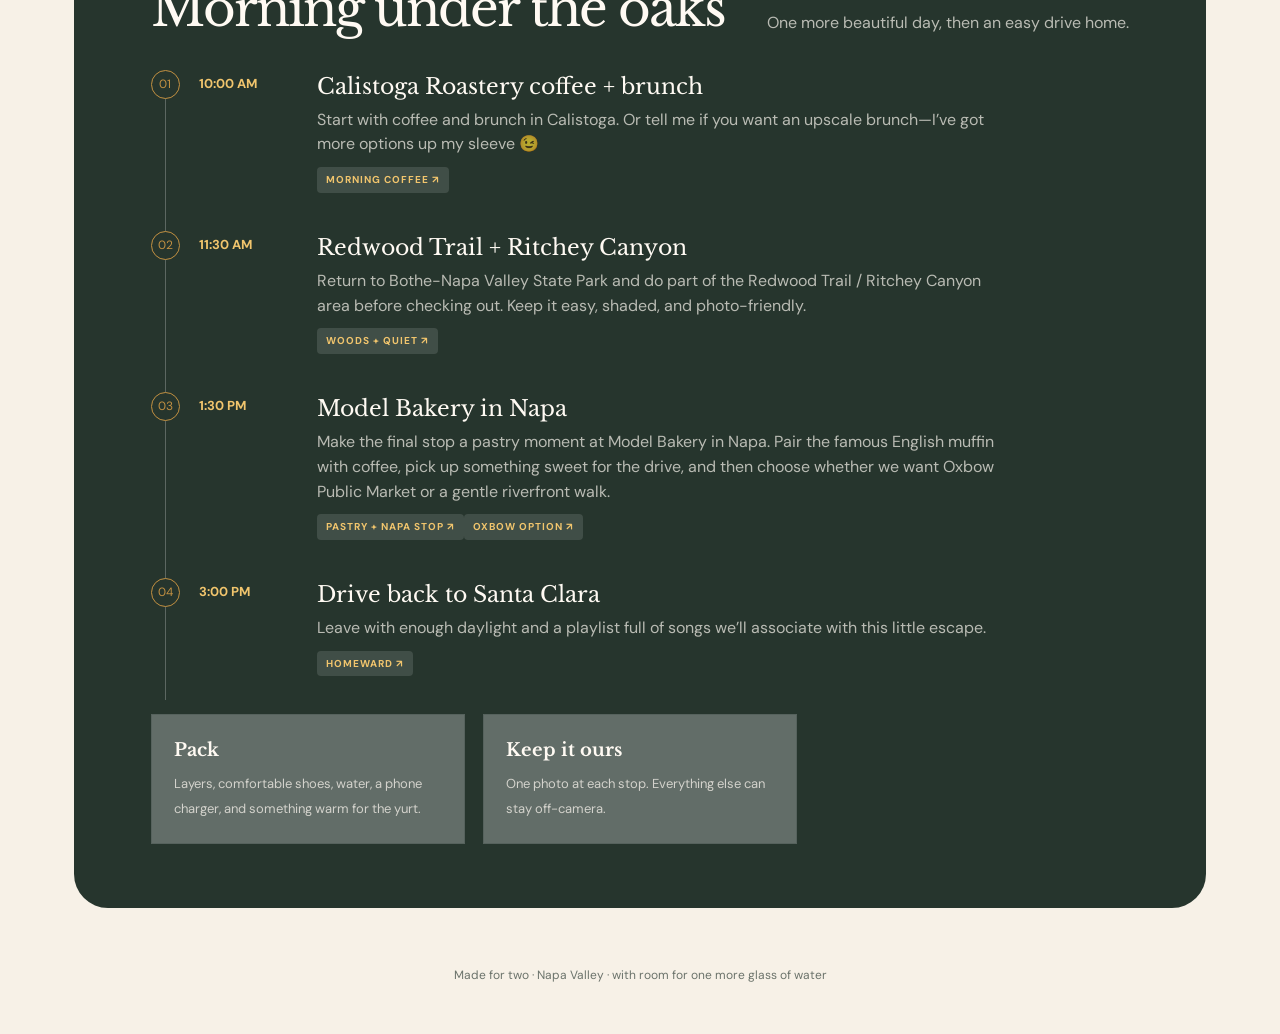
==== commit 9bcd33a5: "Remove dietary prompts from dinner menu" ====
--- a/index.html
+++ b/index.html
@@ -166,11 +166,10 @@
       <div class="menu-card">
         <div class="menu-title"><div class="eyebrow">The dinner card</div><h2>À deux, chez Jeanty</h2><p>Designed for one very specific appetite: chicken, eggs, and everything lovely around them.</p></div>
         <div class="courses">
-          <div class="course"><div class="number">First course</div><h3>Crème de Tomate en Croûte</h3><p>Tomato soup baked under puff pastry—a warm, theatrical French-bistro beginning.</p><div class="ask">Ask: no bacon, lard, gelatin, or meat stock.</div></div>
-          <div class="course"><div class="number">Main course</div><h3>Poularde aux Morilles</h3><p>Chicken breast with morel mushrooms and Camembert sauce. The dish to try if it is available tonight.</p><div class="ask">Confirm the cooking fat and stock.</div></div>
+          <div class="course"><div class="number">First course</div><h3>Crème de Tomate en Croûte</h3><p>Tomato soup baked under puff pastry—a warm, theatrical French-bistro beginning.</p></div>
+          <div class="course"><div class="number">Main course</div><h3>Poularde aux Morilles</h3><p>Chicken breast with morel mushrooms and Camembert sauce. The dish to try if it is available tonight.</p></div>
           <div class="course"><div class="number">For the table</div><h3>Gratin or greens</h3><p>Share the Gratin Dauphinois or haricots verts—both pair beautifully with the creamy morel and Camembert chicken.</p></div>
         </div>
-        <div class="avoid"><strong>Our quiet rule:</strong> skip the Coq au Vin unless the kitchen can remove the smoked bacon and confirm the sauce base. Also avoid the Lyonnaise salad and onion soup unless the team confirms their bacon/beef-stock ingredients. Menus change, so we’ll ask kindly when ordering.</div>
       </div>
     </section>
 
